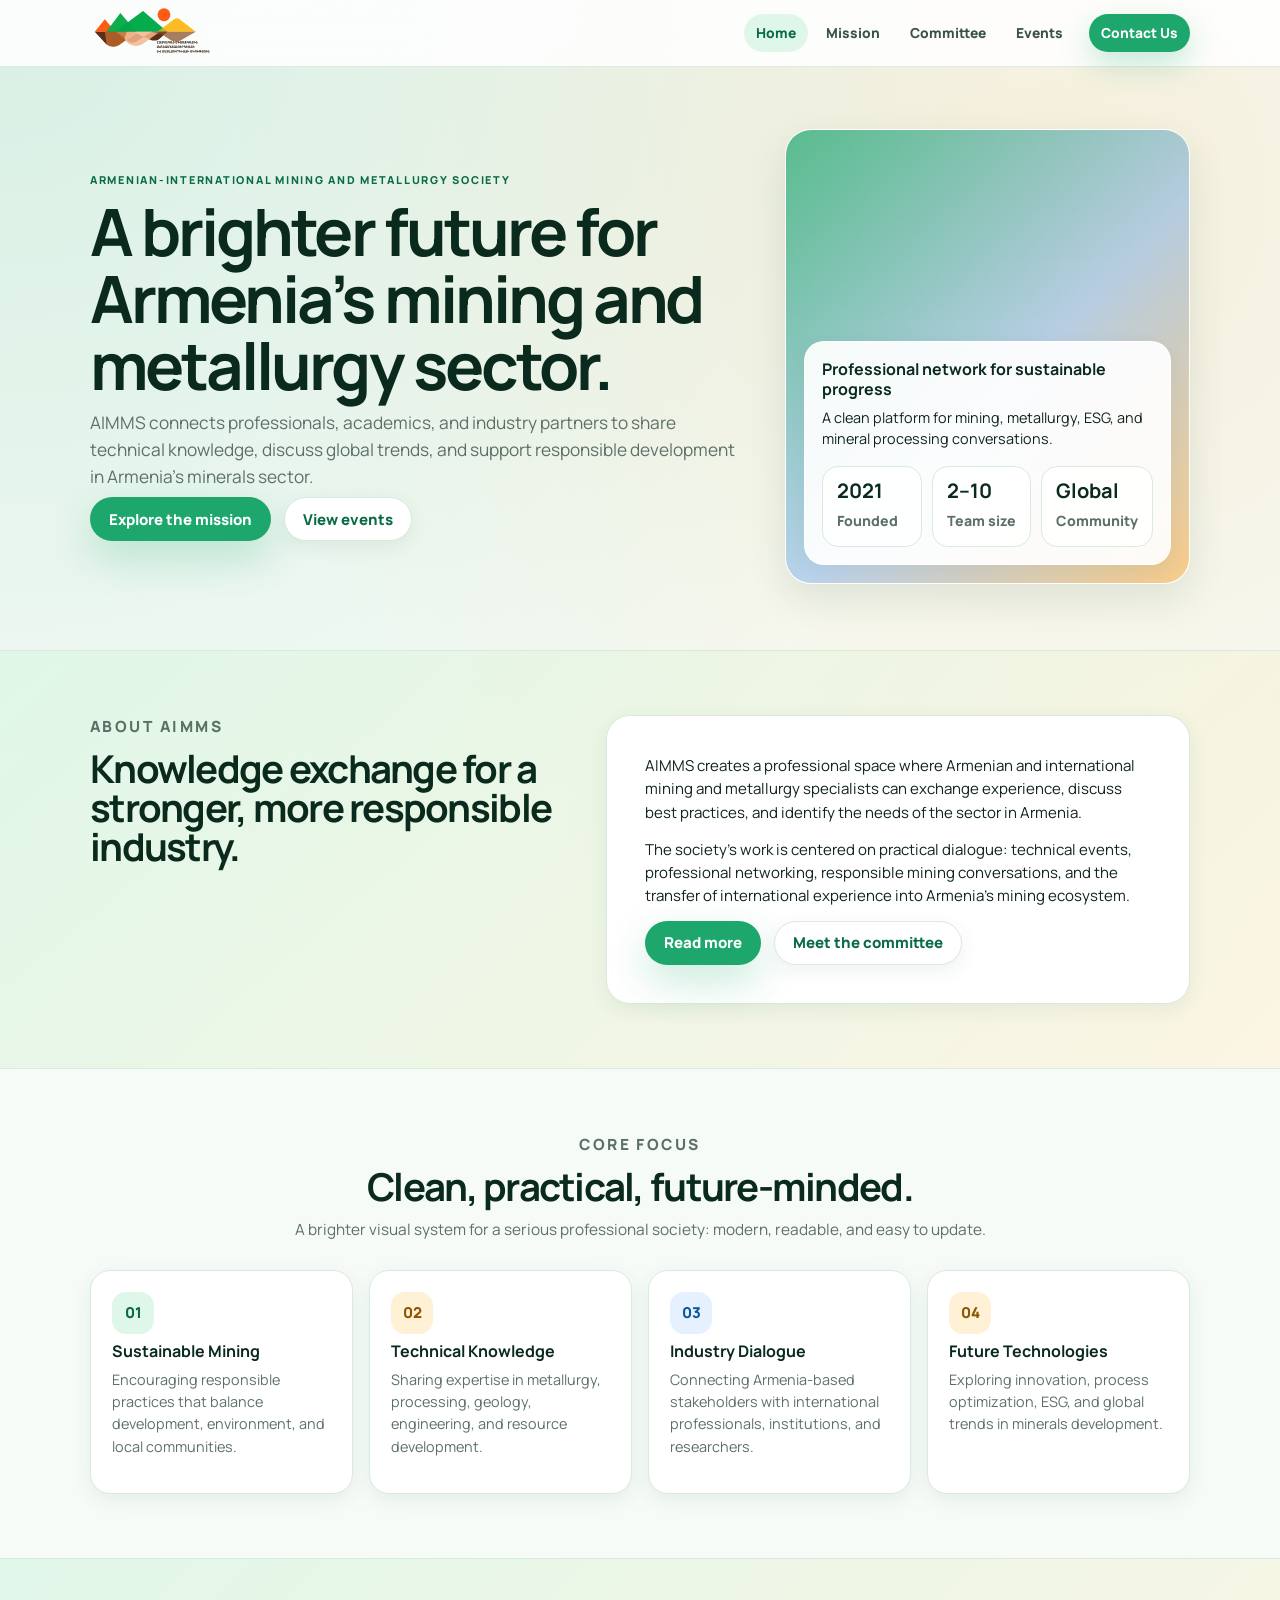
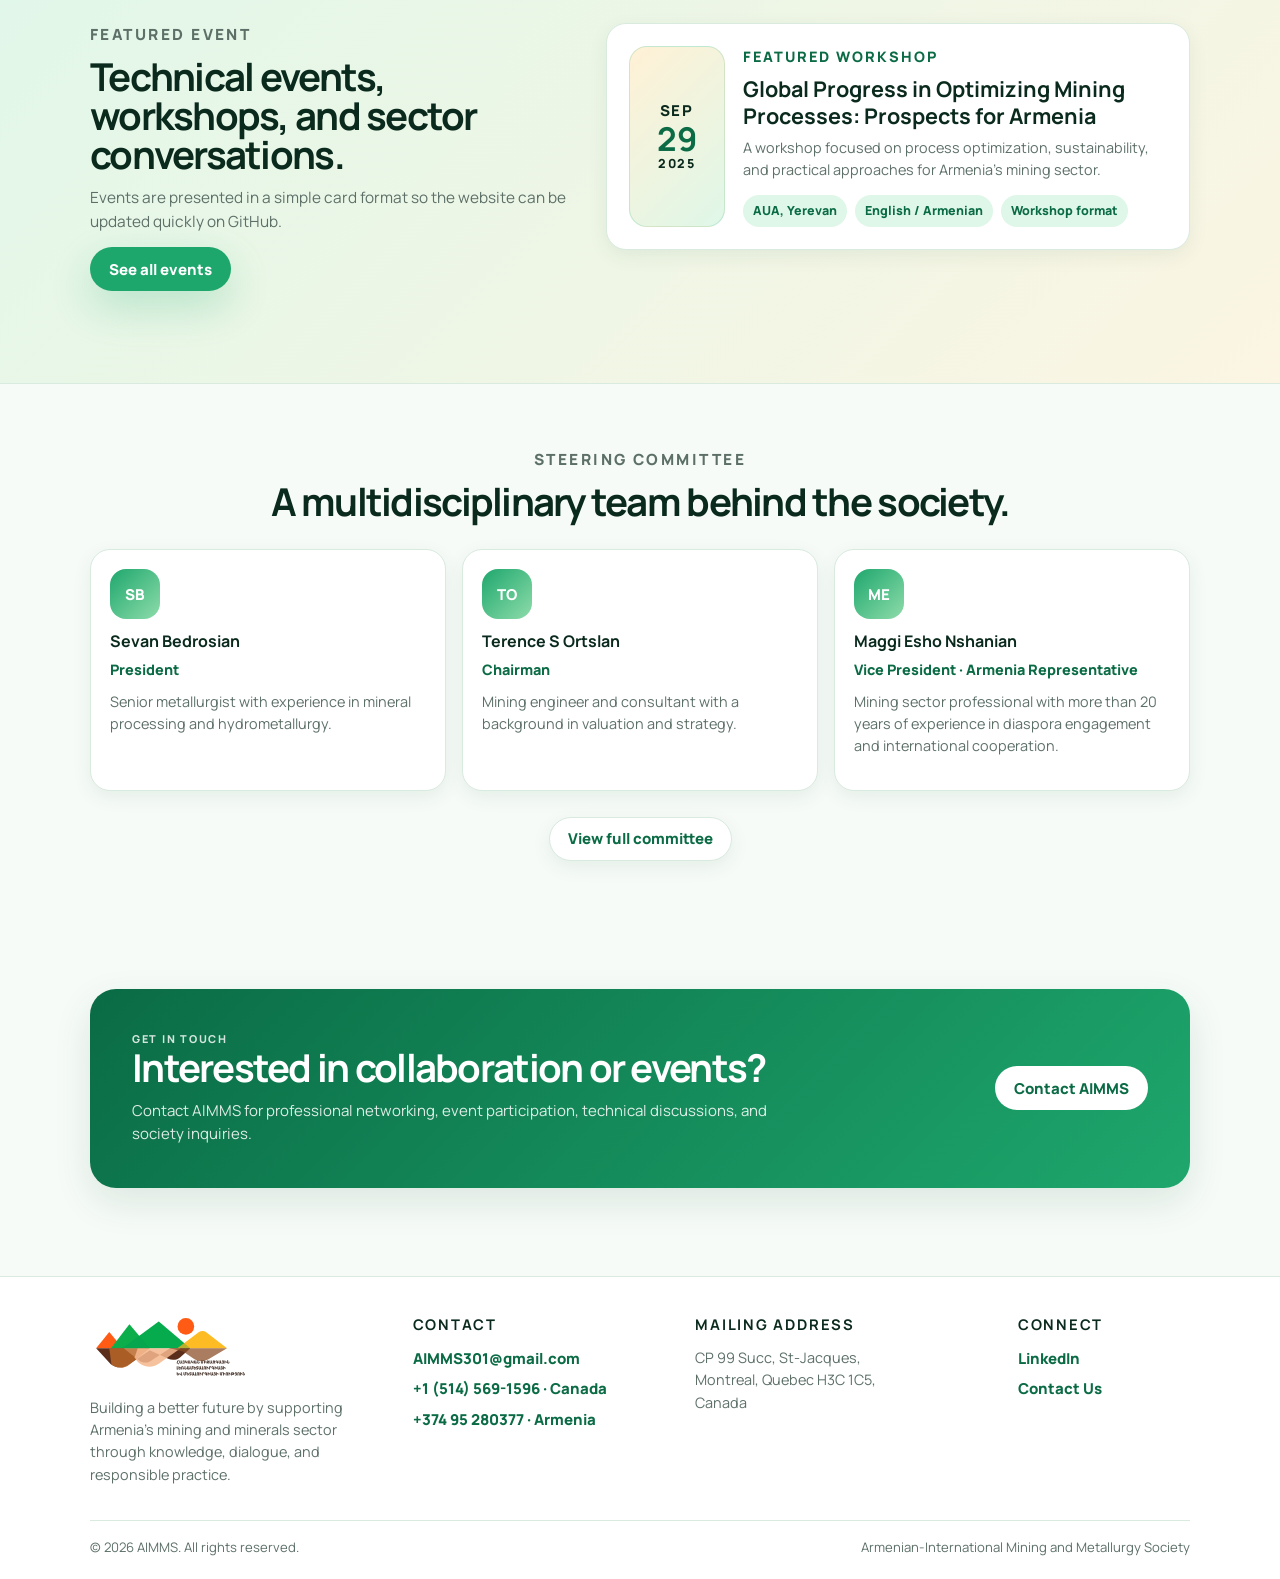
==== index.html @ f06f8c0e "Add files via upload" ====
<!DOCTYPE html>
<html lang="en">
<head>
  <meta charset="UTF-8" />
  <meta name="viewport" content="width=device-width, initial-scale=1.0" />
  <meta name="description" content="A brighter redesign for the Armenian-International Mining and Metallurgy Society." />
  <title>AIMMS | Armenian-International Mining and Metallurgy Society</title>
  <link rel="preconnect" href="https://fonts.googleapis.com">
  <link rel="preconnect" href="https://fonts.gstatic.com" crossorigin>
  <link href="https://fonts.googleapis.com/css2?family=Inter:wght@400;500;600;700;800;900&family=Manrope:wght@500;600;700;800;900&family=Noto+Sans+Armenian:wght@700;800;900&display=swap" rel="stylesheet">
  <link rel="stylesheet" href="css/styles.css" />
  <link rel="icon" type="image/svg+xml" href="assets/aimms-icon.svg" />
</head>
<body data-page="home">
  <header class="site-header">
    <nav class="nav container" aria-label="Primary navigation">
      <a class="brand" href="index.html" aria-label="AIMMS home">
        <img class="brand-logo" src="assets/aimms-logo.svg" alt="Armenian-International Mining and Metallurgy Society logo" />
      </a>
      <button class="nav-toggle" aria-label="Open menu" aria-expanded="false"><span></span><span></span></button>
      <div class="nav-menu">
        <a href="index.html" class=" active" data-page="home">Home</a><a href="mission.html" class="" data-page="mission">Mission</a><a href="steering-committee.html" class="" data-page="committee">Committee</a><a href="events.html" class="" data-page="events">Events</a><a href="contact.html" class=" nav-cta" data-page="contact">Contact Us</a>
      </div>
    </nav>
  </header>
  <main>
    <section class="hero" aria-labelledby="hero-title">
      <div class="container hero-grid">
        <div class="hero-copy reveal">
          <p class="eyebrow">Armenian-International Mining and Metallurgy Society</p>
          <h1 id="hero-title">A brighter future for Armenia’s mining and metallurgy sector.</h1>
          <p class="hero-text">AIMMS connects professionals, academics, and industry partners to share technical knowledge, discuss global trends, and support responsible development in Armenia’s minerals sector.</p>
          <div class="hero-actions">
            <a href="mission.html" class="btn btn-primary">Explore the mission</a>
            <a href="events.html" class="btn btn-secondary">View events</a>
          </div>
        </div>
        <aside class="hero-visual reveal" aria-label="AIMMS highlights">
          <div class="hero-panel">
            <h3>Professional network for sustainable progress</h3>
            <p>A clean platform for mining, metallurgy, ESG, and mineral processing conversations.</p>
            <div class="stats-row">
              <div class="stat-card"><strong>2021</strong><span>Founded</span></div>
              <div class="stat-card"><strong>2–10</strong><span>Team size</span></div>
              <div class="stat-card"><strong>Global</strong><span>Community</span></div>
            </div>
          </div>
        </aside>
      </div>
    </section>

    <section class="section band" aria-labelledby="intro-title">
      <div class="container split-grid">
        <div class="section-heading reveal">
          <p class="eyebrow">About AIMMS</p>
          <h2 id="intro-title">Knowledge exchange for a stronger, more responsible industry.</h2>
        </div>
        <div class="about-block reveal">
          <p>AIMMS creates a professional space where Armenian and international mining and metallurgy specialists can exchange experience, discuss best practices, and identify the needs of the sector in Armenia.</p>
          <p>The society’s work is centered on practical dialogue: technical events, professional networking, responsible mining conversations, and the transfer of international experience into Armenia’s mining ecosystem.</p>
          <div class="inline-actions">
            <a href="mission.html" class="btn btn-primary">Read more</a>
            <a href="steering-committee.html" class="btn btn-secondary">Meet the committee</a>
          </div>
        </div>
      </div>
    </section>

    <section class="section" aria-labelledby="focus-title">
      <div class="container">
        <div class="section-heading center reveal">
          <p class="eyebrow">Core focus</p>
          <h2 id="focus-title">Clean, practical, future-minded.</h2>
          <p>A brighter visual system for a serious professional society: modern, readable, and easy to update.</p>
        </div>
        <div class="card-grid four">
          <article class="card reveal"><span class="card-icon">01</span><h3>Sustainable Mining</h3><p>Encouraging responsible practices that balance development, environment, and local communities.</p></article>
          <article class="card reveal"><span class="card-icon">02</span><h3>Technical Knowledge</h3><p>Sharing expertise in metallurgy, processing, geology, engineering, and resource development.</p></article>
          <article class="card reveal"><span class="card-icon">03</span><h3>Industry Dialogue</h3><p>Connecting Armenia-based stakeholders with international professionals, institutions, and researchers.</p></article>
          <article class="card reveal"><span class="card-icon">04</span><h3>Future Technologies</h3><p>Exploring innovation, process optimization, ESG, and global trends in minerals development.</p></article>
        </div>
      </div>
    </section>

    <section class="section band" aria-labelledby="event-preview-title">
      <div class="container split-grid">
        <div class="section-heading reveal">
          <p class="eyebrow">Featured event</p>
          <h2 id="event-preview-title">Technical events, workshops, and sector conversations.</h2>
          <p>Events are presented in a simple card format so the website can be updated quickly on GitHub.</p>
          <a href="events.html" class="btn btn-primary">See all events</a>
        </div>
        <article class="event-card reveal" data-type="past">
          <div class="event-date"><span>Sep</span><strong>29</strong><small>2025</small></div>
          <div class="event-details">
            <p class="event-status">Featured workshop</p>
            <h3>Global Progress in Optimizing Mining Processes: Prospects for Armenia</h3>
            <p>A workshop focused on process optimization, sustainability, and practical approaches for Armenia’s mining sector.</p>
            <ul><li>AUA, Yerevan</li><li>English / Armenian</li><li>Workshop format</li></ul>
          </div>
        </article>
      </div>
    </section>

    <section class="section" aria-labelledby="committee-preview-title">
      <div class="container">
        <div class="section-heading center reveal">
          <p class="eyebrow">Steering Committee</p>
          <h2 id="committee-preview-title">A multidisciplinary team behind the society.</h2>
        </div>
        <div class="member-grid">
          <article class="member-card reveal">
            <div class="member-avatar">SB</div>
            <h3>Sevan Bedrosian</h3>
            <p class="member-role">President</p>
            <p>Senior metallurgist with experience in mineral processing and hydrometallurgy.</p>
          </article>
          <article class="member-card reveal">
            <div class="member-avatar">TO</div>
            <h3>Terence S Ortslan</h3>
            <p class="member-role">Chairman</p>
            <p>Mining engineer and consultant with a background in valuation and strategy.</p>
          </article>
          <article class="member-card reveal">
            <div class="member-avatar">ME</div>
            <h3>Maggi Esho Nshanian</h3>
            <p class="member-role">Vice President · Armenia Representative</p>
            <p>Mining sector professional with more than 20 years of experience in diaspora engagement and international cooperation.</p>
          </article>
        </div>
        <div class="inline-actions" style="justify-content:center;margin-top:26px;"><a href="steering-committee.html" class="btn btn-secondary">View full committee</a></div>
      </div>
    </section>

    <section class="section" aria-labelledby="home-contact-title">
      <div class="container">
        <div class="cta-band reveal">
          <div>
            <p class="eyebrow" style="color:#fff;opacity:.82;">Get in touch</p>
            <h2 id="home-contact-title">Interested in collaboration or events?</h2>
            <p>Contact AIMMS for professional networking, event participation, technical discussions, and society inquiries.</p>
          </div>
          <a href="contact.html" class="btn btn-light">Contact AIMMS</a>
        </div>
      </div>
    </section>
  </main>
  <footer class="footer">
    <div class="container footer-grid">
      <div>
        <a class="brand footer-brand" href="index.html" aria-label="AIMMS home">
          <img class="footer-logo" src="assets/aimms-logo.svg" alt="Armenian-International Mining and Metallurgy Society logo" />
        </a>
        <p>Building a better future by supporting Armenia’s mining and minerals sector through knowledge, dialogue, and responsible practice.</p>
      </div>
      <div>
        <h3>Contact</h3>
        <div class="footer-links">
          <a href="mailto:AIMMS301@gmail.com">AIMMS301@gmail.com</a>
          <a href="tel:+15145691596">+1 (514) 569-1596 · Canada</a>
          <a href="tel:+37495280377">+374 95 280377 · Armenia</a>
        </div>
      </div>
      <div>
        <h3>Mailing address</h3>
        <p>CP 99 Succ, St-Jacques,<br>Montreal, Quebec H3C 1C5,<br>Canada</p>
      </div>
      <div>
        <h3>Connect</h3>
        <div class="footer-links">
          <a href="https://www.linkedin.com/company/armeniametallurgysociety/" target="_blank" rel="noopener noreferrer">LinkedIn</a>
          <a href="contact.html">Contact Us</a>
        </div>
      </div>
    </div>
    <div class="footer-bottom">
      <span>© <span id="year"></span> AIMMS. All rights reserved.</span>
      <span>Armenian-International Mining and Metallurgy Society</span>
    </div>
  </footer>
  <script src="js/script.js"></script>
</body>
</html>
---- css/styles.css ----
:root {
  --bg: #f6fbf7;
  --surface: #ffffff;
  --surface-soft: #eef8f1;
  --text: #10231c;
  --heading: #0a2a1d;
  --muted: #5d7068;
  --line: #d9eadf;
  --green: #1ea76d;
  --green-dark: #0a6b45;
  --mint: #dff7e8;
  --amber: #f3a533;
  --amber-soft: #fff1d6;
  --blue: #2875c9;
  --blue-soft: #e6f1ff;
  --shadow: 0 14px 38px rgba(20, 73, 49, 0.11);
  --shadow-soft: 0 6px 20px rgba(20, 73, 49, 0.07);
  --radius-lg: 22px;
  --radius-md: 16px;
  --container: min(1100px, calc(100% - 36px));
}

* { box-sizing: border-box; }

html { scroll-behavior: smooth; }

body {
  margin: 0;
  font-family: Manrope, Inter, system-ui, -apple-system, BlinkMacSystemFont, "Segoe UI", sans-serif;
  color: var(--text);
  background:
    radial-gradient(circle at top left, rgba(30, 167, 109, 0.14), transparent 30%),
    radial-gradient(circle at 82% 6%, rgba(243, 165, 51, 0.14), transparent 26%),
    var(--bg);
  line-height: 1.55;
  overflow-x: hidden;
}

body.menu-open { overflow: hidden; }

img, svg { max-width: 100%; display: block; }

a { color: inherit; text-decoration: none; }

button, input, textarea { font: inherit; }

.container { width: var(--container); margin: 0 auto; }

.section { padding: 64px 0; position: relative; }

.site-header {
  position: sticky;
  top: 0;
  z-index: 100;
  background: rgba(255, 255, 255, 0.86);
  backdrop-filter: blur(18px);
  border-bottom: 1px solid rgba(217, 234, 223, 0.9);
  transition: box-shadow 0.25s ease, background 0.25s ease;
}

.site-header.scrolled { box-shadow: var(--shadow-soft); background: rgba(255, 255, 255, 0.94); }

.nav {
  height: 66px;
  display: flex;
  align-items: center;
  justify-content: space-between;
  gap: 18px;
}

.brand {
  display: inline-flex;
  align-items: center;
  gap: 12px;
  min-width: 0;
}

.brand-mark {
  width: 46px;
  height: 46px;
  border-radius: 16px;
  display: grid;
  place-items: center;
  background: linear-gradient(135deg, var(--green), #77d79d);
  color: #ffffff;
  font-weight: 900;
  letter-spacing: -0.04em;
  box-shadow: 0 14px 30px rgba(30, 167, 109, 0.28);
}

.brand strong,
.brand small { display: block; }

.brand strong {
  color: var(--heading);
  line-height: 1;
  letter-spacing: 0.08em;
  font-size: 1rem;
}

.brand small {
  margin-top: 4px;
  color: var(--muted);
  font-size: 0.78rem;
  white-space: nowrap;
}

.nav-menu {
  display: flex;
  align-items: center;
  gap: 6px;
  color: #385247;
  font-weight: 800;
  font-size: 0.86rem;
}

.nav-menu a {
  padding: 8px 12px;
  border-radius: 999px;
  transition: background 0.2s ease, color 0.2s ease, transform 0.2s ease;
}

.nav-menu a:hover,
.nav-menu a.active {
  color: var(--green-dark);
  background: var(--mint);
}

.nav-menu .nav-cta {
  color: #ffffff;
  background: var(--green);
  margin-left: 8px;
  box-shadow: 0 12px 30px rgba(30, 167, 109, 0.25);
}

.nav-menu .nav-cta:hover,
.nav-menu .nav-cta.active { background: var(--green-dark); color: #ffffff; }

.nav-toggle {
  width: 44px;
  height: 44px;
  display: none;
  border: 1px solid var(--line);
  border-radius: 14px;
  background: var(--surface);
  cursor: pointer;
}

.nav-toggle span {
  width: 20px;
  height: 2px;
  background: var(--heading);
  display: block;
  margin: 5px auto;
  transition: transform 0.25s ease;
}

.nav-toggle[aria-expanded="true"] span:first-child { transform: translateY(3.5px) rotate(45deg); }
.nav-toggle[aria-expanded="true"] span:last-child { transform: translateY(-3.5px) rotate(-45deg); }

.hero {
  min-height: auto;
  display: grid;
  align-items: center;
  padding: 62px 0 66px;
  overflow: hidden;
}

.hero-grid {
  display: grid;
  grid-template-columns: minmax(0, 1.1fr) 405px;
  gap: 42px;
  align-items: center;
}

.eyebrow {
  color: var(--green-dark);
  text-transform: uppercase;
  letter-spacing: 0.16em;
  font-size: 0.68rem;
  font-weight: 900;
  margin: 0 0 10px;
}

h1, h2, h3, p { margin-top: 0; }

h1, h2 {
  color: var(--heading);
  line-height: 1.02;
  letter-spacing: -0.045em;
}

h1 {
  font-size: clamp(2.25rem, 5vw, 4.45rem);
  max-width: 900px;
  margin-bottom: 12px;
}

h2 { font-size: clamp(1.55rem, 3vw, 2.75rem); margin-bottom: 12px; }

h3 { color: var(--heading); font-size: 1rem; line-height: 1.25; margin-bottom: 8px; }

.lead, .hero-text, .section-heading p, .card p, .member-card p, .event-details p, .footer p, .contact-info p, .form-note { color: var(--muted); }

.hero-text {
  max-width: 720px;
  font-size: clamp(0.96rem, 1.55vw, 1.08rem);
  margin-bottom: 7px;
}

.hero-actions, .inline-actions, .contact-buttons, .social-row { display: flex; flex-wrap: wrap; gap: 13px; }

.btn {
  display: inline-flex;
  align-items: center;
  justify-content: center;
  min-height: 44px;
  padding: 0 18px;
  border-radius: 999px;
  font-weight: 900;
  border: 1px solid transparent;
  cursor: pointer;
  transition: transform 0.2s ease, background 0.2s ease, border-color 0.2s ease, color 0.2s ease;
}

.btn:hover { transform: translateY(-2px); }

.btn-primary { background: var(--green); color: #ffffff; box-shadow: 0 16px 40px rgba(30, 167, 109, 0.24); }
.btn-primary:hover { background: var(--green-dark); }
.btn-secondary { background: var(--surface); color: var(--green-dark); border-color: var(--line); box-shadow: var(--shadow-soft); }
.btn-secondary:hover { border-color: rgba(30, 167, 109, 0.45); }
.btn-light { background: #ffffff; color: var(--green-dark); }

.hero-visual {
  position: relative;
  min-height: 455px;
  border-radius: 26px;
  overflow: hidden;
  background:
    linear-gradient(180deg, rgba(255,255,255,0.16), rgba(255,255,255,0.9)),
    url("https://images.squarespace-cdn.com/content/v1/61f2a03a95f15439b91d8bb1/f7315eea-21dd-4c7c-843e-6843ce9022a1/GettyImages-96277831.jpg") center/cover;
  box-shadow: var(--shadow);
  border: 1px solid rgba(255, 255, 255, 0.7);
}

.hero-visual::before {
  content: "";
  position: absolute;
  inset: 0;
  background:
    linear-gradient(135deg, rgba(30, 167, 109, 0.72), rgba(40, 117, 201, 0.32) 55%, rgba(243, 165, 51, 0.58)),
    linear-gradient(0deg, rgba(255,255,255,0.9), transparent 55%);
}

.hero-panel {
  position: absolute;
  left: 18px;
  right: 18px;
  bottom: 18px;
  background: rgba(255, 255, 255, 0.92);
  border: 1px solid rgba(255, 255, 255, 0.9);
  border-radius: 20px;
  padding: 17px;
  box-shadow: var(--shadow-soft);
}

.stats-row {
  display: grid;
  grid-template-columns: repeat(3, 1fr);
  gap: 10px;
  margin-top: 16px;
}

.stat-card {
  background: rgba(255,255,255,0.9);
  border: 1px solid var(--line);
  border-radius: 16px;
  padding: 14px;
}

.stat-card strong {
  display: block;
  color: var(--heading);
  font-size: 1.25rem;
  line-height: 1;
  margin-bottom: 8px;
}

.stat-card span { color: var(--muted); font-weight: 800; font-size: 0.88rem; }

.page-hero {
  padding: 50px 0 38px;
  background:
    linear-gradient(135deg, rgba(223, 247, 232, 0.82), rgba(230, 241, 255, 0.75)),
    var(--bg);
  border-bottom: 1px solid var(--line);
}

.page-hero .lead { max-width: 760px; font-size: 1rem; }

.breadcrumb { color: var(--muted); font-weight: 900; margin-bottom: 12px; }
.breadcrumb a { color: var(--green-dark); }

.section-heading { max-width: 740px; margin-bottom: 28px; }
.section-heading.center { margin-left: auto; margin-right: auto; text-align: center; }

.split-grid {
  display: grid;
  grid-template-columns: 0.9fr 1.1fr;
  gap: 38px;
  align-items: start;
}

.card-grid, .focus-grid, .member-grid, .timeline-grid, .contact-grid, .footer-grid {
  display: grid;
  gap: 16px;
}

.card-grid.three { grid-template-columns: repeat(3, minmax(0, 1fr)); }
.card-grid.four { grid-template-columns: repeat(4, minmax(0, 1fr)); }
.member-grid { grid-template-columns: repeat(3, minmax(0, 1fr)); }
.timeline-grid { grid-template-columns: 1fr; }
.contact-grid { grid-template-columns: 1fr 430px; align-items: start; }

.card, .member-card, .event-card, .contact-card, .message-form, .highlight-card, .footer-card {
  background: var(--surface);
  border: 1px solid var(--line);
  border-radius: var(--radius-lg);
  box-shadow: var(--shadow-soft);
}

.card, .highlight-card { padding: 21px; }
.card { transition: transform 0.22s ease, box-shadow 0.22s ease, border-color 0.22s ease; }
.card:hover { transform: translateY(-4px); border-color: rgba(30, 167, 109, 0.45); box-shadow: var(--shadow); }

.card-icon {
  width: 42px;
  height: 42px;
  border-radius: 14px;
  display: grid;
  place-items: center;
  color: var(--green-dark);
  background: var(--mint);
  font-weight: 900;
  margin-bottom: 7px;
}

.card:nth-child(2n) .card-icon { color: #8a5600; background: var(--amber-soft); }
.card:nth-child(3n) .card-icon { color: #125799; background: var(--blue-soft); }

.band {
  background:
    linear-gradient(135deg, rgba(223, 247, 232, 0.92), rgba(255, 241, 214, 0.62));
  border-top: 1px solid var(--line);
  border-bottom: 1px solid var(--line);
}

.about-block {
  background: var(--surface);
  border: 1px solid var(--line);
  border-radius: 24px;
  padding: clamp(22px, 4vw, 38px);
  box-shadow: var(--shadow-soft);
}

.about-block p:last-child { margin-bottom: 0; }

.highlight-card {
  background: linear-gradient(135deg, var(--green), #38bd7d);
  color: #ffffff;
  position: sticky;
  top: 86px;
}

.highlight-card h3, .highlight-card p { color: #ffffff; }
.highlight-card p { opacity: 0.88; }
.highlight-list { list-style: none; padding: 0; margin: 18px 0 0; display: grid; gap: 7px; }
.highlight-list li { display: flex; gap: 10px; align-items: flex-start; font-weight: 850; }
.highlight-list li::before { content: "✓"; flex: 0 0 auto; width: 24px; height: 24px; display: grid; place-items: center; border-radius: 999px; background: rgba(255,255,255,0.22); }

.member-card { padding: 19px; }
.member-avatar {
  width: 50px;
  height: 50px;
  border-radius: 16px;
  display: grid;
  place-items: center;
  background: linear-gradient(135deg, var(--green), #8edcaa);
  color: #ffffff;
  font-weight: 950;
  margin-bottom: 12px;
}
.member-role { color: var(--green-dark) !important; font-weight: 900; font-size: 0.78rem; margin-bottom: 9px; }

.event-controls {
  display: inline-flex;
  gap: 8px;
  padding: 6px;
  margin-bottom: 20px;
  background: #ffffff;
  border: 1px solid var(--line);
  border-radius: 999px;
  box-shadow: var(--shadow-soft);
}

.filter-btn {
  color: var(--muted);
  background: transparent;
  border: none;
  border-radius: 999px;
  padding: 8px 13px;
  cursor: pointer;
  font-weight: 900;
}

.filter-btn.active { color: #ffffff; background: var(--green); }

.event-card {
  display: grid;
  grid-template-columns: 96px 1fr;
  gap: 18px;
  padding: 22px;
  transition: transform 0.22s ease, opacity 0.22s ease;
}
.event-card:hover { transform: translateY(-3px); }
.event-card.hidden { display: none; }

.event-date {
  min-height: 104px;
  border-radius: 18px;
  display: grid;
  place-items: center;
  text-align: center;
  align-content: center;
  color: var(--heading);
  background: linear-gradient(135deg, var(--amber-soft), var(--mint));
  border: 1px solid rgba(30, 167, 109, 0.18);
}
.event-date span, .event-date small { text-transform: uppercase; letter-spacing: 0.12em; font-weight: 950; }
.event-date strong { font-size: 2.05rem; line-height: 0.95; color: var(--green-dark); }
.event-status { color: var(--green-dark) !important; text-transform: uppercase; letter-spacing: 0.14em; font-size: 0.68rem; font-weight: 950; margin-bottom: 7px; }
.event-details h3 { font-size: clamp(1.05rem, 2vw, 1.35rem); }
.event-details ul { list-style: none; margin: 12px 0 0; padding: 0; display: flex; flex-wrap: wrap; gap: 8px; }
.event-details li { color: var(--green-dark); background: var(--mint); border-radius: 999px; padding: 6px 10px; font-weight: 850; font-size: 0.78rem; }

.cta-band {
  background: linear-gradient(135deg, var(--green-dark), var(--green));
  color: #ffffff;
  border-radius: 26px;
  padding: clamp(24px, 5vw, 42px);
  display: grid;
  grid-template-columns: 1fr auto;
  gap: 18px;
  align-items: center;
  box-shadow: var(--shadow);
}
.cta-band h2, .cta-band p { color: #ffffff; }
.cta-band p { opacity: 0.86; margin-bottom: 0; max-width: 640px; }

.contact-card { padding: clamp(22px, 4vw, 34px); }
.contact-info { display: grid; gap: 12px; margin-top: 18px; }
.info-item { padding: 14px; background: var(--surface-soft); border: 1px solid var(--line); border-radius: 16px; }
.info-item strong { display: block; color: var(--heading); margin-bottom: 4px; }
.info-item a { color: var(--green-dark); font-weight: 900; word-break: break-word; }

.message-form { padding: 19px; display: grid; gap: 12px; }
.message-form label { color: var(--heading); font-weight: 900; display: grid; gap: 8px; }
.message-form input, .message-form textarea {
  width: 100%;
  color: var(--text);
  background: #ffffff;
  border: 1px solid var(--line);
  border-radius: 13px;
  padding: 11px 13px;
  outline: none;
  resize: vertical;
}
.message-form input:focus, .message-form textarea:focus { border-color: var(--green); box-shadow: 0 0 0 4px rgba(30, 167, 109, 0.12); }
.form-note { font-size: 0.88rem; margin-bottom: 0; }

.footer {
  margin-top: 24px;
  padding: 38px 0 22px;
  background: #ffffff;
  border-top: 1px solid var(--line);
}
.footer-grid { grid-template-columns: 1.15fr 1fr 1.15fr 0.65fr; align-items: start; }
.footer h3 { font-size: 0.92rem; text-transform: uppercase; letter-spacing: 0.12em; margin-bottom: 14px; }
.footer p { margin-bottom: 10px; }
.footer a { color: var(--green-dark); font-weight: 850; }
.footer a:hover { text-decoration: underline; }
.footer-brand { margin-bottom: 12px; }
.footer-links { display: grid; gap: 7px; }
.footer-bottom {
  width: var(--container);
  margin: 24px auto 0;
  padding-top: 16px;
  border-top: 1px solid var(--line);
  color: var(--muted);
  font-size: 0.82rem;
  display: flex;
  justify-content: space-between;
  gap: 18px;
  flex-wrap: wrap;
}
.footer-links a { overflow-wrap: anywhere; }

.reveal { opacity: 0; transform: translateY(22px); transition: opacity 0.7s ease, transform 0.7s ease; }
.reveal.visible { opacity: 1; transform: translateY(0); }

@media (max-width: 1020px) {
  .hero-grid, .split-grid, .contact-grid, .cta-band { grid-template-columns: 1fr; }
  .hero-visual { min-height: 430px; }
  .card-grid.three, .card-grid.four, .member-grid, .footer-grid { grid-template-columns: repeat(2, minmax(0, 1fr)); }
  .highlight-card { position: static; }
}

@media (max-width: 760px) {
  :root { --container: min(100% - 28px, 1160px); }
  .section { padding: 48px 0; }
  .nav { height: 62px; }
  .brand small { max-width: 152px; overflow: hidden; text-overflow: ellipsis; }
  .nav-toggle { display: block; }
  .nav-menu {
    position: fixed;
    inset: 62px 14px auto 14px;
    display: grid;
    gap: 6px;
    padding: 16px;
    background: rgba(255, 255, 255, 0.98);
    border: 1px solid var(--line);
    border-radius: 22px;
    box-shadow: var(--shadow);
    transform: translateY(-12px);
    opacity: 0;
    pointer-events: none;
    transition: opacity 0.24s ease, transform 0.24s ease;
  }
  .nav-menu.open { opacity: 1; transform: translateY(0); pointer-events: auto; }
  .nav-menu a, .nav-menu .nav-cta { margin: 0; padding: 13px 14px; }
  .hero { min-height: auto; padding: 42px 0 50px; }
  h1 { font-size: clamp(2.05rem, 12vw, 3.55rem); }
  .hero-actions, .inline-actions, .contact-buttons { flex-direction: column; }
  .btn { width: 100%; }
  .hero-visual { min-height: 300px; border-radius: 22px; }
  .stats-row, .card-grid.three, .card-grid.four, .member-grid, .footer-grid { grid-template-columns: 1fr; }
  .event-card { grid-template-columns: 1fr; }
  .event-date { min-height: 82px; grid-template-columns: auto auto auto; gap: 8px; }
  .footer-bottom { flex-direction: column; }
}

/* Real society logo */
.brand-logo {
  width: 250px;
  height: auto;
  max-height: 64px;
  object-fit: contain;
}

.footer-logo {
  width: min(280px, 100%);
  height: auto;
  object-fit: contain;
}

.footer-brand {
  display: inline-flex;
  margin-bottom: 12px;
}

@media (max-width: 760px) {
  .brand-logo {
    width: 190px;
    max-height: 52px;
  }
}

.brand-logo {
  height: 54px;
  width: auto;
  max-width: min(225px, 38vw);
}

.footer-logo {
  height: 70px;
  width: auto;
  max-width: 100%;
}

@media (max-width: 1020px) {
  .brand-logo { height: 50px; }
}

@media (max-width: 760px) {
  .brand-logo {
    height: 42px;
    max-width: 190px;
  }
  .footer-logo { height: 62px; }
}


/* Compact typography update */
body { font-size: 15px; }
p { margin-bottom: 0.85rem; }
.lead { line-height: 1.55; }
.card p, .member-card p, .event-details p, .footer p, .contact-info p { font-size: 0.9rem; line-height: 1.55; }
.section-heading p { font-size: 0.96rem; line-height: 1.55; }
.hero-panel p { font-size: 0.9rem; line-height: 1.5; }
.card, .member-card, .event-card, .contact-card, .message-form, .highlight-card, .footer-card { border-radius: 20px; }
.page-hero h1 { font-size: clamp(2rem, 4.6vw, 3.6rem); }
.hero h1 { font-size: clamp(2.25rem, 5.1vw, 4.25rem); }
.about-block { font-size: 0.94rem; }
.footer-grid { gap: 18px; }

@media (max-width: 760px) {
  body { font-size: 14px; }
  .page-hero { padding: 38px 0 30px; }
  .page-hero h1, .hero h1 { font-size: clamp(1.95rem, 10vw, 3rem); }
  .hero-text { font-size: 0.96rem; }
  .card, .highlight-card, .member-card, .event-card, .contact-card, .message-form { padding: 16px; }
  .stats-row { gap: 8px; }
}
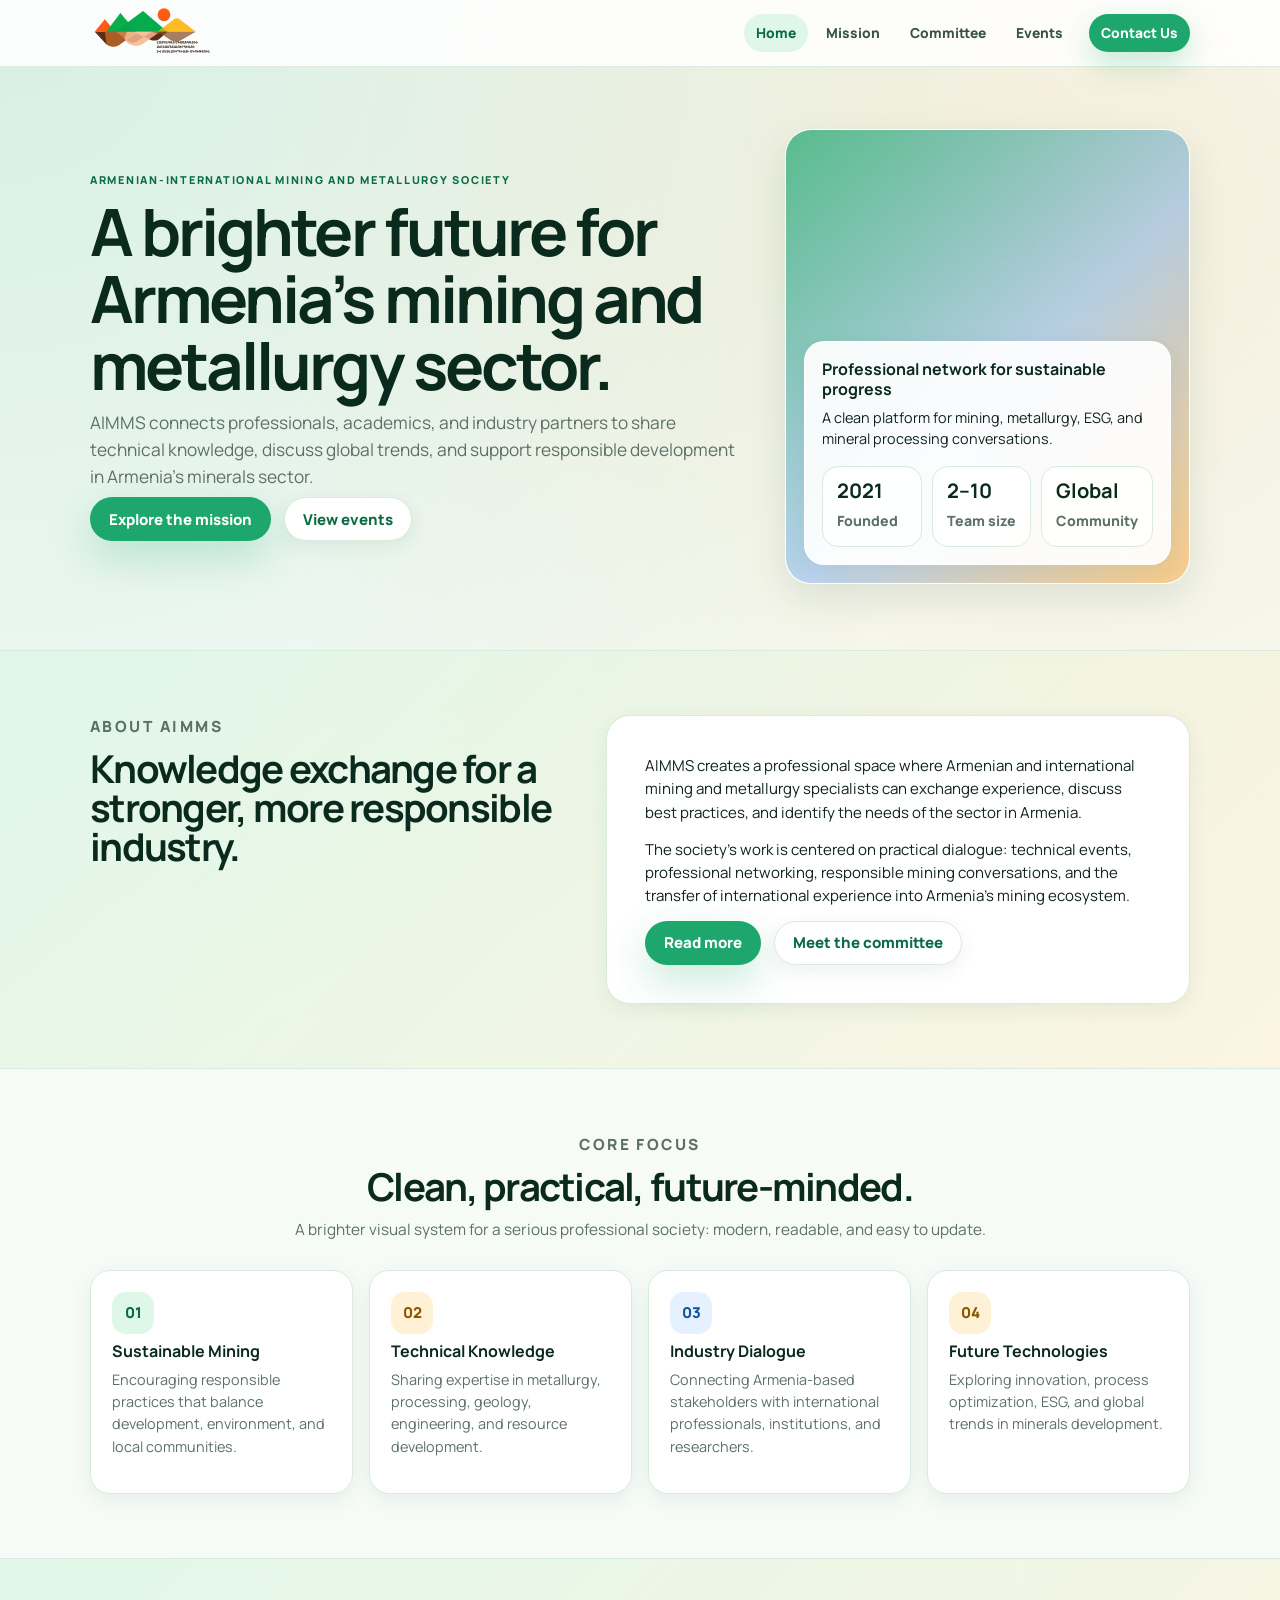
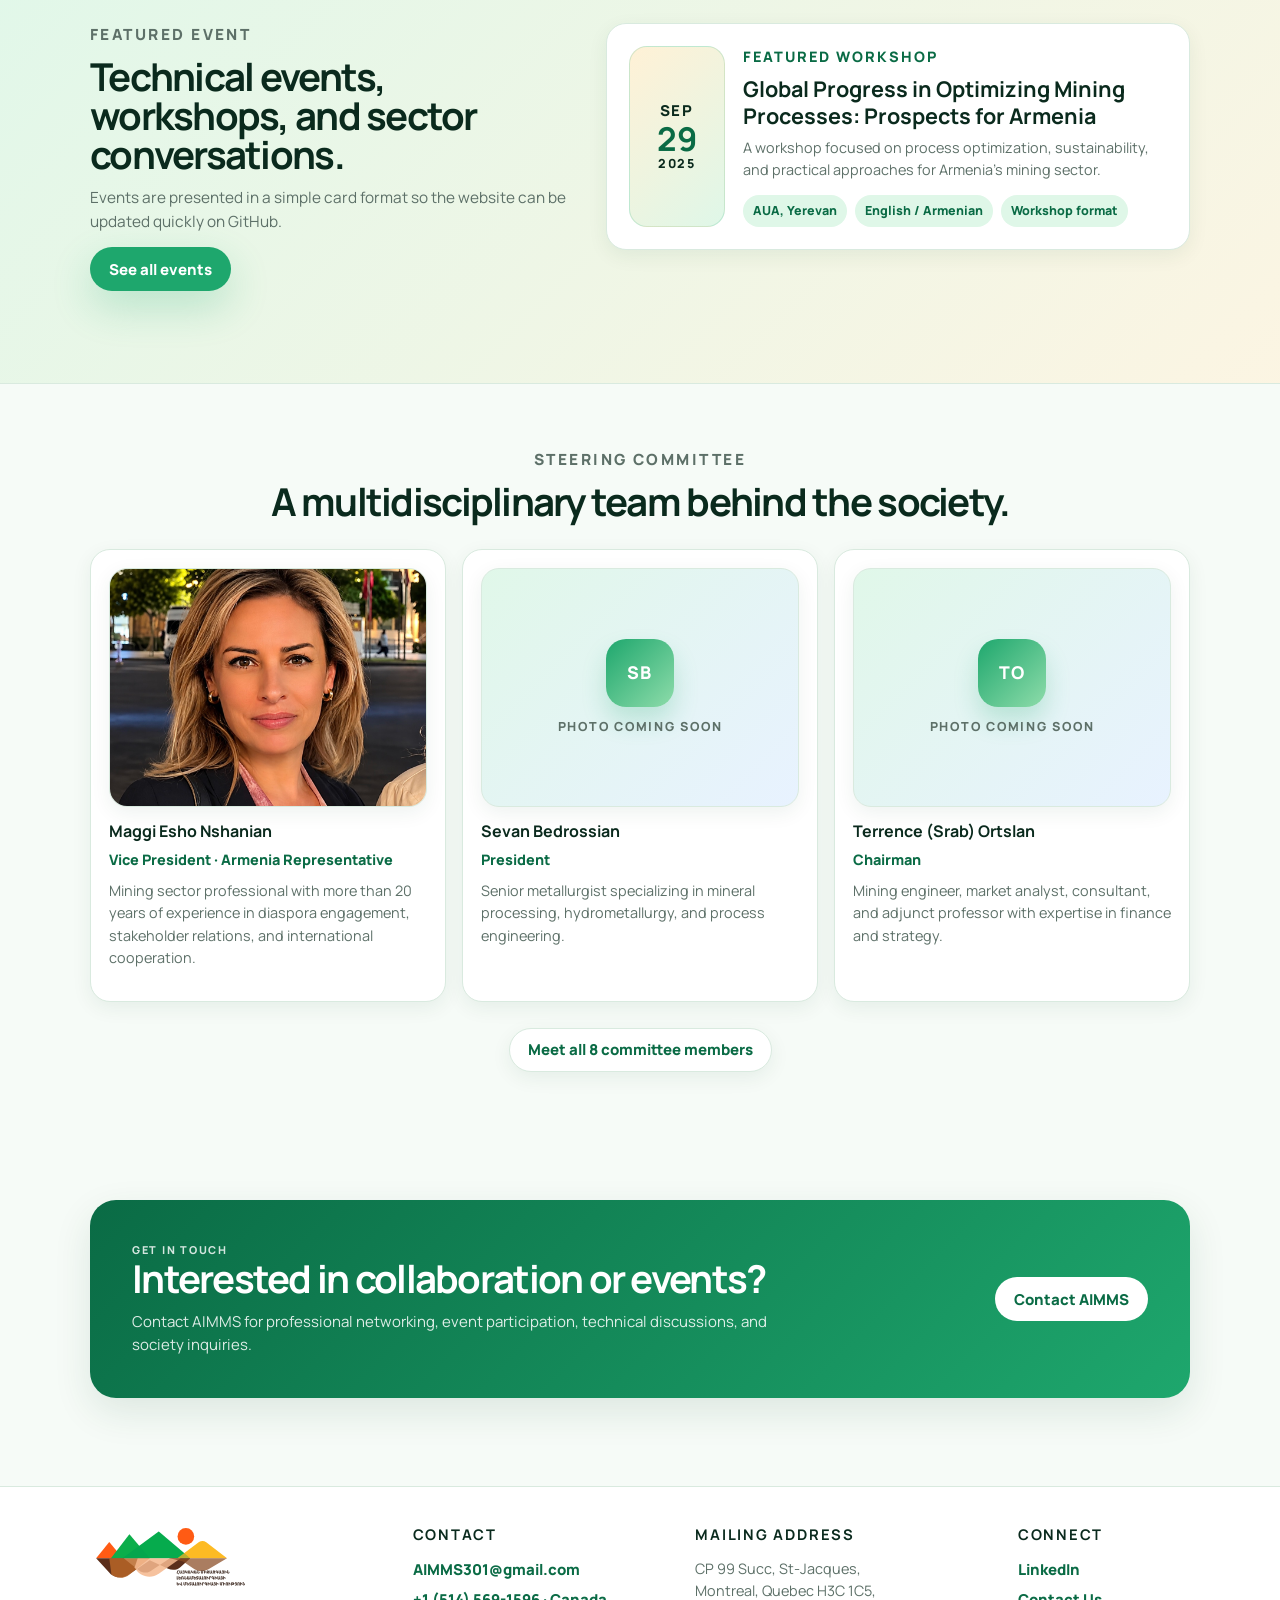
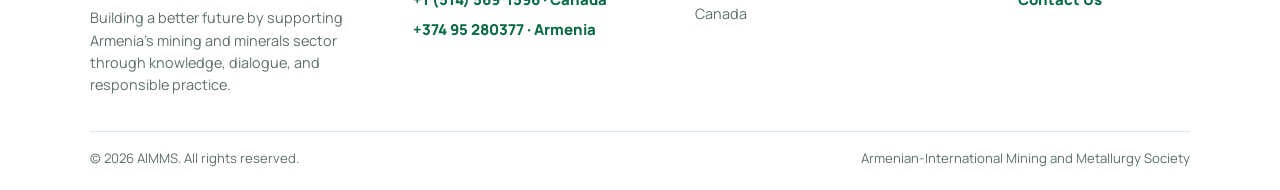
==== commit f0ad392d: "Add files via upload" ====
--- a/index.html
+++ b/index.html
@@ -108,27 +108,35 @@
           <p class="eyebrow">Steering Committee</p>
           <h2 id="committee-preview-title">A multidisciplinary team behind the society.</h2>
         </div>
-        <div class="member-grid">
+        <div class="member-grid committee-preview-grid">
           <article class="member-card reveal">
-            <div class="member-avatar">SB</div>
-            <h3>Sevan Bedrosian</h3>
-            <p class="member-role">President</p>
-            <p>Senior metallurgist with experience in mineral processing and hydrometallurgy.</p>
+            <div class="member-photo member-photo-image">
+              <img src="assets/maggi-esho-nshanian.jpg" alt="Portrait of Maggi Esho Nshanian" />
+            </div>
+            <h3>Maggi Esho Nshanian</h3>
+            <p class="member-role">Vice President · Armenia Representative</p>
+            <p>Mining sector professional with more than 20 years of experience in diaspora engagement, stakeholder relations, and international cooperation.</p>
           </article>
           <article class="member-card reveal">
-            <div class="member-avatar">TO</div>
-            <h3>Terence S Ortslan</h3>
-            <p class="member-role">Chairman</p>
-            <p>Mining engineer and consultant with a background in valuation and strategy.</p>
+            <div class="member-photo member-photo-placeholder" aria-label="Photo placeholder for Sevan Bedrossian">
+              <span class="member-photo-initials">SB</span>
+              <span class="member-photo-note">Photo coming soon</span>
+            </div>
+            <h3>Sevan Bedrossian</h3>
+            <p class="member-role">President</p>
+            <p>Senior metallurgist specializing in mineral processing, hydrometallurgy, and process engineering.</p>
           </article>
           <article class="member-card reveal">
-            <div class="member-avatar">ME</div>
-            <h3>Maggi Esho Nshanian</h3>
-            <p class="member-role">Vice President · Armenia Representative</p>
-            <p>Mining sector professional with more than 20 years of experience in diaspora engagement and international cooperation.</p>
+            <div class="member-photo member-photo-placeholder" aria-label="Photo placeholder for Terrence (Srab) Ortslan">
+              <span class="member-photo-initials">TO</span>
+              <span class="member-photo-note">Photo coming soon</span>
+            </div>
+            <h3>Terrence (Srab) Ortslan</h3>
+            <p class="member-role">Chairman</p>
+            <p>Mining engineer, market analyst, consultant, and adjunct professor with expertise in finance and strategy.</p>
           </article>
         </div>
-        <div class="inline-actions" style="justify-content:center;margin-top:26px;"><a href="steering-committee.html" class="btn btn-secondary">View full committee</a></div>
+        <div class="inline-actions" style="justify-content:center;margin-top:26px;"><a href="steering-committee.html" class="btn btn-secondary">Meet all 8 committee members</a></div>
       </div>
     </section>
 
--- a/css/styles.css
+++ b/css/styles.css
@@ -621,3 +621,144 @@
   .card, .highlight-card, .member-card, .event-card, .contact-card, .message-form { padding: 16px; }
   .stats-row { gap: 8px; }
 }
+
+/* Expanded Steering Committee: readable full biographies and featured vice president */
+.committee-grid {
+  grid-template-columns: repeat(2, minmax(0, 1fr));
+  gap: 20px;
+  align-items: stretch;
+}
+.committee-grid .member-card {
+  padding: clamp(22px, 2.8vw, 32px);
+  min-width: 0;
+}
+.committee-grid .member-card h3 {
+  font-size: clamp(1.15rem, 1.65vw, 1.4rem);
+  line-height: 1.3;
+  margin-bottom: 8px;
+}
+.committee-grid .member-card p:last-child {
+  font-size: .94rem;
+  line-height: 1.78;
+  margin-bottom: 0;
+}
+.committee-grid .member-role {
+  margin-bottom: 15px;
+  font-size: .81rem;
+}
+.committee-grid .member-card-featured {
+  grid-column: 1 / -1;
+  border: 1px solid rgba(30,167,109,.35);
+  background: linear-gradient(130deg, #f0fbf4, #fff);
+  box-shadow: var(--shadow);
+}
+.committee-grid .member-card-featured .member-avatar {
+  width: 60px;
+  height: 60px;
+  font-size: 1.1rem;
+}
+.committee-grid .member-card-featured p:last-child {
+  max-width: 900px;
+}
+.committee-featured-label {
+  display: inline-block;
+  margin: 0 0 10px;
+  color: var(--green-dark);
+  letter-spacing: .09em;
+  font-size: .7rem;
+  font-weight: 900;
+  text-transform: uppercase;
+}
+@media (max-width: 760px) {
+  .committee-grid { grid-template-columns: 1fr; gap: 16px; }
+  .committee-grid .member-card { padding: 19px; }
+  .committee-grid .member-card-featured { grid-column: auto; }
+  .committee-grid .member-card p:last-child { font-size: .93rem; }
+}
+
+
+/* Committee photo-ready cards */
+.member-photo {
+  width: 100%;
+  aspect-ratio: 4 / 3;
+  border-radius: 18px;
+  overflow: hidden;
+  margin-bottom: 14px;
+  border: 1px solid var(--line);
+  box-shadow: var(--shadow-soft);
+}
+
+.member-photo-image {
+  background: #f3f6f4;
+}
+
+.member-photo img {
+  width: 100%;
+  height: 100%;
+  object-fit: cover;
+  object-position: center;
+  display: block;
+}
+
+.member-photo-placeholder {
+  display: grid;
+  place-items: center;
+  align-content: center;
+  gap: 10px;
+  background:
+    linear-gradient(135deg, rgba(223, 247, 232, 0.96), rgba(230, 241, 255, 0.92)),
+    var(--surface);
+  color: var(--green-dark);
+  text-align: center;
+  padding: 18px;
+}
+
+.member-photo-initials {
+  width: 68px;
+  height: 68px;
+  border-radius: 20px;
+  display: grid;
+  place-items: center;
+  background: linear-gradient(135deg, var(--green), #8edcaa);
+  color: #fff;
+  font-weight: 900;
+  font-size: 1.1rem;
+  letter-spacing: 0.06em;
+  box-shadow: 0 14px 24px rgba(30, 167, 109, 0.22);
+}
+
+.member-photo-note {
+  font-size: 0.78rem;
+  font-weight: 800;
+  text-transform: uppercase;
+  letter-spacing: 0.14em;
+  color: var(--muted);
+}
+
+.committee-grid .member-card,
+.committee-preview-grid .member-card {
+  padding: 18px;
+}
+
+.committee-grid .member-card-featured {
+  grid-column: span 2;
+}
+
+.committee-grid .member-card-featured .member-photo {
+  aspect-ratio: 16 / 10;
+  margin-bottom: 16px;
+}
+
+.committee-grid .member-card-featured h3 {
+  font-size: 1.35rem;
+}
+
+.committee-grid .member-card p + p {
+  margin-top: 10px;
+}
+
+@media (max-width: 980px) {
+  .committee-grid .member-card-featured {
+    grid-column: auto;
+  }
+}
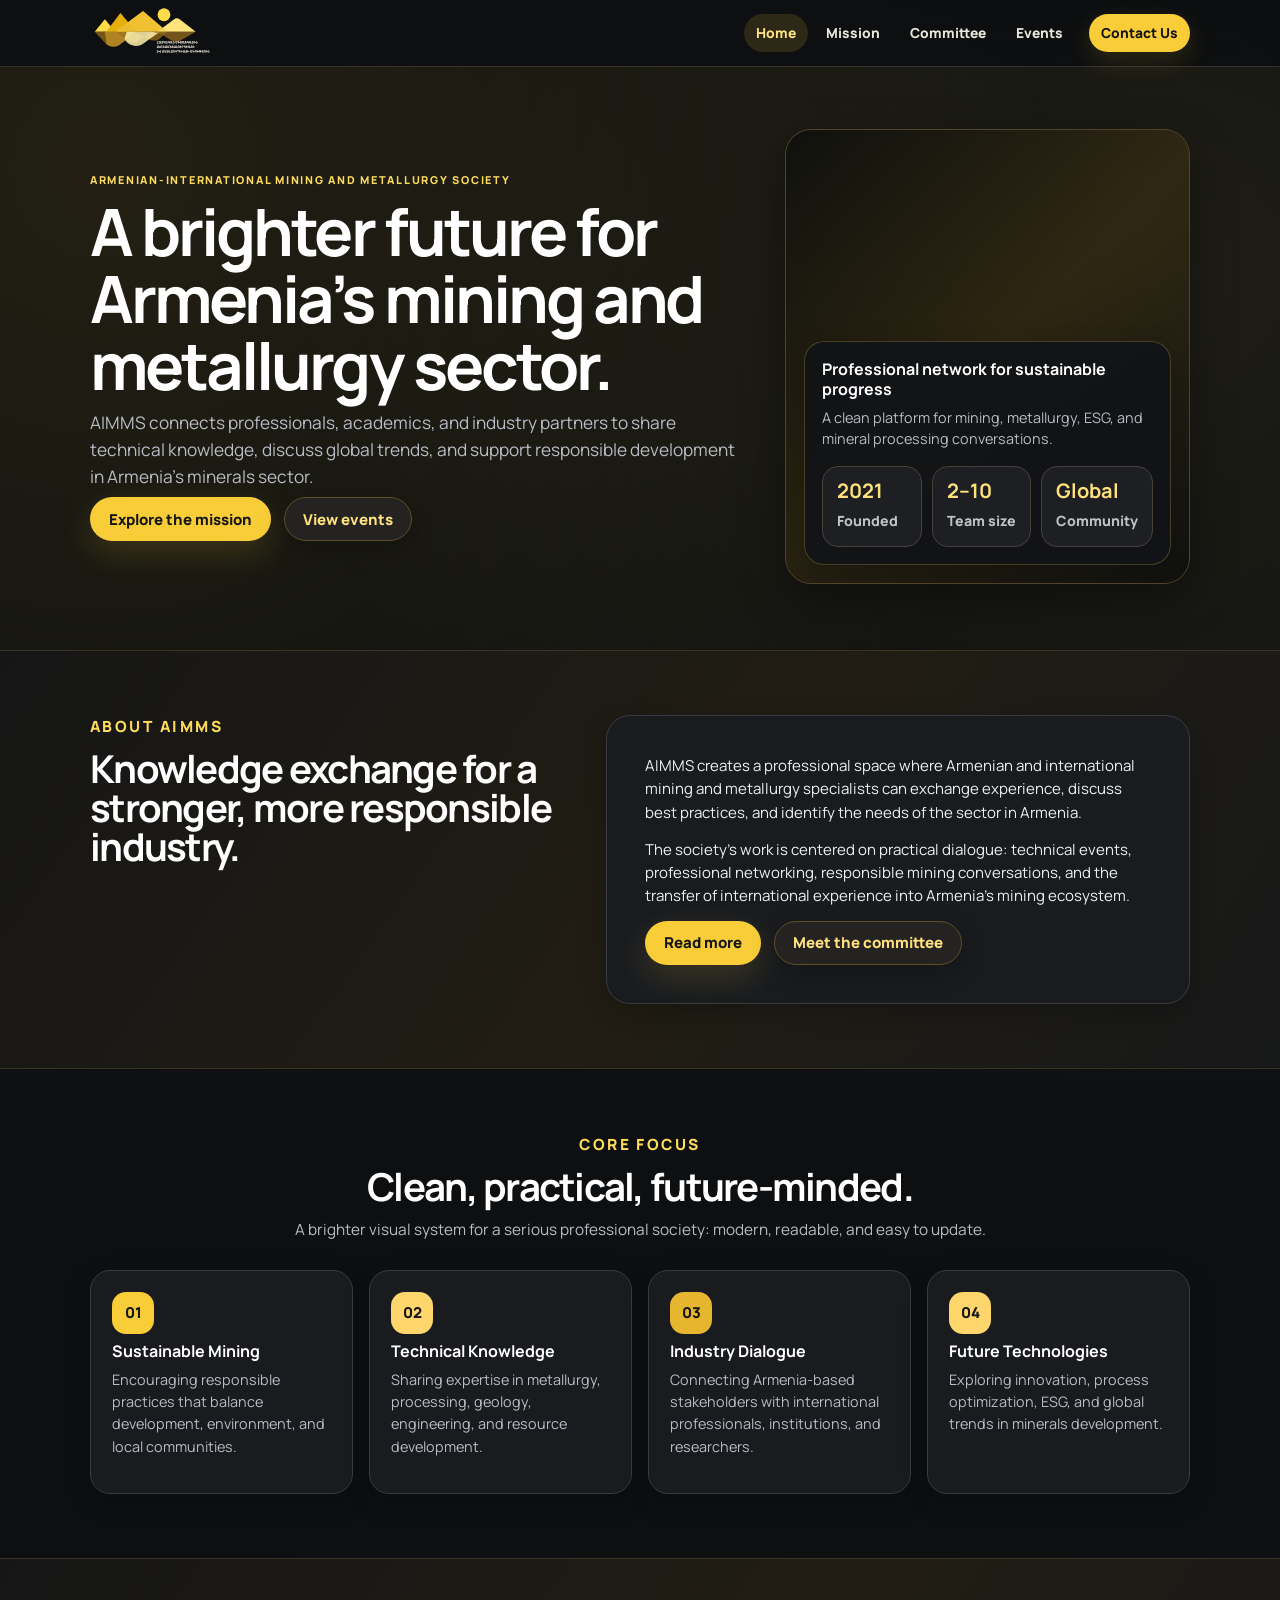
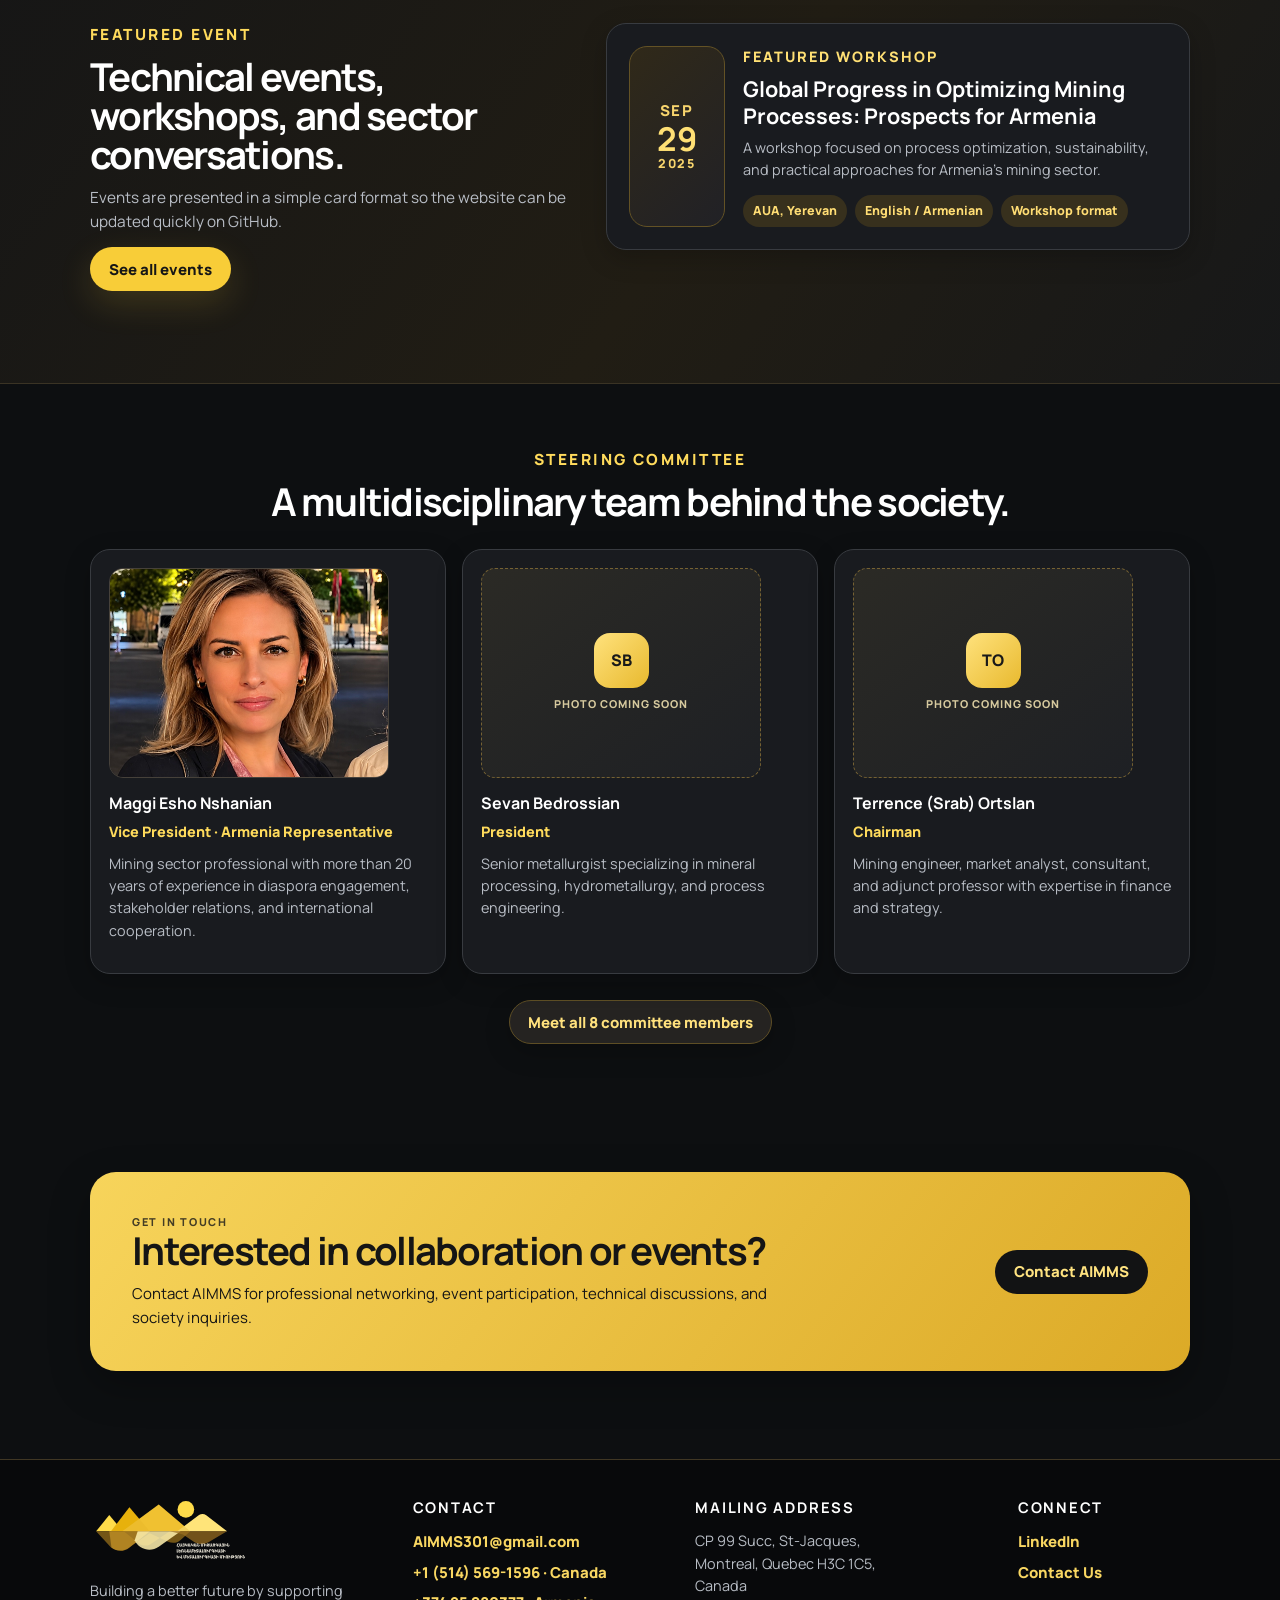
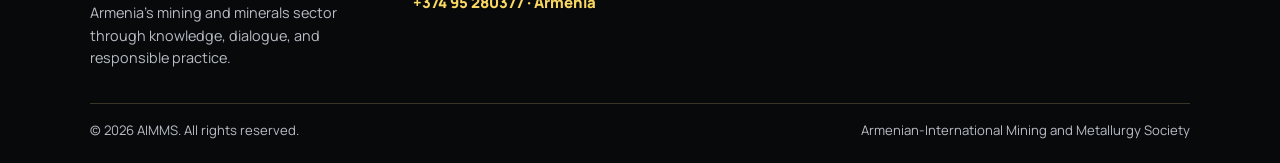
==== commit d329d203: "Add files via upload" ====
--- a/index.html
+++ b/index.html
@@ -9,13 +9,13 @@
   <link rel="preconnect" href="https://fonts.gstatic.com" crossorigin>
   <link href="https://fonts.googleapis.com/css2?family=Inter:wght@400;500;600;700;800;900&family=Manrope:wght@500;600;700;800;900&family=Noto+Sans+Armenian:wght@700;800;900&display=swap" rel="stylesheet">
   <link rel="stylesheet" href="css/styles.css" />
-  <link rel="icon" type="image/svg+xml" href="assets/aimms-icon.svg" />
+  <link rel="icon" type="image/svg+xml" href="assets/aimms-icon-yellow.svg" />
 </head>
 <body data-page="home">
   <header class="site-header">
     <nav class="nav container" aria-label="Primary navigation">
       <a class="brand" href="index.html" aria-label="AIMMS home">
-        <img class="brand-logo" src="assets/aimms-logo.svg" alt="Armenian-International Mining and Metallurgy Society logo" />
+        <img class="brand-logo" src="assets/aimms-logo-yellow.svg" alt="Armenian-International Mining and Metallurgy Society logo" />
       </a>
       <button class="nav-toggle" aria-label="Open menu" aria-expanded="false"><span></span><span></span></button>
       <div class="nav-menu">
@@ -157,7 +157,7 @@
     <div class="container footer-grid">
       <div>
         <a class="brand footer-brand" href="index.html" aria-label="AIMMS home">
-          <img class="footer-logo" src="assets/aimms-logo.svg" alt="Armenian-International Mining and Metallurgy Society logo" />
+          <img class="footer-logo" src="assets/aimms-logo-yellow.svg" alt="Armenian-International Mining and Metallurgy Society logo" />
         </a>
         <p>Building a better future by supporting Armenia’s mining and minerals sector through knowledge, dialogue, and responsible practice.</p>
       </div>
--- a/css/styles.css
+++ b/css/styles.css
@@ -622,143 +622,322 @@
   .stats-row { gap: 8px; }
 }
 
-/* Expanded Steering Committee: readable full biographies and featured vice president */
+/* Steering Committee: exactly four equal-width cards per row on desktop.
+   Eight members create two rows; narrower screens adapt to two/one columns. */
 .committee-grid {
-  grid-template-columns: repeat(2, minmax(0, 1fr));
-  gap: 20px;
+  grid-template-columns: repeat(4, minmax(0, 1fr));
+  gap: 16px;
   align-items: stretch;
 }
+
 .committee-grid .member-card {
-  padding: clamp(22px, 2.8vw, 32px);
+  grid-column: auto;
   min-width: 0;
-}
+  padding: 16px;
+}
+
 .committee-grid .member-card h3 {
-  font-size: clamp(1.15rem, 1.65vw, 1.4rem);
+  font-size: 1.06rem;
   line-height: 1.3;
   margin-bottom: 8px;
 }
+
 .committee-grid .member-card p:last-child {
-  font-size: .94rem;
-  line-height: 1.78;
+  font-size: 0.86rem;
+  line-height: 1.6;
   margin-bottom: 0;
 }
+
 .committee-grid .member-role {
-  margin-bottom: 15px;
-  font-size: .81rem;
-}
-.committee-grid .member-card-featured {
-  grid-column: 1 / -1;
-  border: 1px solid rgba(30,167,109,.35);
-  background: linear-gradient(130deg, #f0fbf4, #fff);
-  box-shadow: var(--shadow);
-}
-.committee-grid .member-card-featured .member-avatar {
-  width: 60px;
-  height: 60px;
-  font-size: 1.1rem;
-}
-.committee-grid .member-card-featured p:last-child {
-  max-width: 900px;
-}
-.committee-featured-label {
-  display: inline-block;
-  margin: 0 0 10px;
-  color: var(--green-dark);
-  letter-spacing: .09em;
-  font-size: .7rem;
-  font-weight: 900;
-  text-transform: uppercase;
-}
-@media (max-width: 760px) {
-  .committee-grid { grid-template-columns: 1fr; gap: 16px; }
-  .committee-grid .member-card { padding: 19px; }
-  .committee-grid .member-card-featured { grid-column: auto; }
-  .committee-grid .member-card p:last-child { font-size: .93rem; }
-}
-
-
-/* Committee photo-ready cards */
+  font-size: 0.78rem;
+  margin-bottom: 12px;
+}
+
+/* One photo size for every member, including Maggi. */
 .member-photo {
   width: 100%;
+  max-width: 280px;
   aspect-ratio: 4 / 3;
-  border-radius: 18px;
+  border-radius: 14px;
   overflow: hidden;
-  margin-bottom: 14px;
+  margin-bottom: 15px;
   border: 1px solid var(--line);
-  box-shadow: var(--shadow-soft);
-}
-
-.member-photo-image {
   background: #f3f6f4;
 }
 
 .member-photo img {
+  display: block;
   width: 100%;
   height: 100%;
   object-fit: cover;
-  object-position: center;
-  display: block;
+  object-position: 50% 49%;
 }
 
 .member-photo-placeholder {
   display: grid;
-  place-items: center;
-  align-content: center;
-  gap: 10px;
-  background:
-    linear-gradient(135deg, rgba(223, 247, 232, 0.96), rgba(230, 241, 255, 0.92)),
-    var(--surface);
+  place-content: center;
+  justify-items: center;
+  gap: 8px;
+  padding: 12px;
+  background: linear-gradient(135deg, var(--mint), var(--blue-soft));
   color: var(--green-dark);
   text-align: center;
-  padding: 18px;
 }
 
 .member-photo-initials {
-  width: 68px;
-  height: 68px;
-  border-radius: 20px;
   display: grid;
   place-items: center;
+  width: 55px;
+  height: 55px;
+  border-radius: 16px;
+  font-size: 1rem;
+  font-weight: 900;
+  color: #fff;
   background: linear-gradient(135deg, var(--green), #8edcaa);
-  color: #fff;
-  font-weight: 900;
-  font-size: 1.1rem;
-  letter-spacing: 0.06em;
-  box-shadow: 0 14px 24px rgba(30, 167, 109, 0.22);
 }
 
 .member-photo-note {
-  font-size: 0.78rem;
+  color: var(--muted);
+  font-size: .68rem;
+  letter-spacing: .09em;
   font-weight: 800;
   text-transform: uppercase;
-  letter-spacing: 0.14em;
-  color: var(--muted);
-}
-
-.committee-grid .member-card,
-.committee-preview-grid .member-card {
-  padding: 18px;
-}
-
-.committee-grid .member-card-featured {
-  grid-column: span 2;
-}
-
-.committee-grid .member-card-featured .member-photo {
-  aspect-ratio: 16 / 10;
-  margin-bottom: 16px;
-}
-
-.committee-grid .member-card-featured h3 {
-  font-size: 1.35rem;
-}
-
-.committee-grid .member-card p + p {
-  margin-top: 10px;
-}
-
-@media (max-width: 980px) {
-  .committee-grid .member-card-featured {
-    grid-column: auto;
+}
+
+/* Keep Maggi first and recognized, but no extra width or larger photograph. */
+.committee-grid .member-card-highlight {
+  grid-column: auto;
+  border-color: rgba(30, 167, 109, .38);
+}
+
+.committee-featured-label {
+  display: inline-block;
+  margin-bottom: 8px;
+  color: var(--green-dark);
+  font-size: .68rem;
+  letter-spacing: .07em;
+  font-weight: 900;
+  text-transform: uppercase;
+}
+
+/* The three-card Home page preview uses the same photo treatment. */
+.committee-preview-grid .member-card { padding: 18px; }
+
+@media (max-width: 1099px) {
+  .committee-grid { grid-template-columns: repeat(2, minmax(0, 1fr)); }
+}
+
+@media (max-width: 650px) {
+  .committee-grid { grid-template-columns: 1fr; }
+  .committee-grid .member-card { padding: 16px; }
+}
+
+
+/* ===========================================================
+   AIMMS — Black & Gold Design
+   Deep charcoal surfaces, golden yellow accents, readable
+   typography. Keeps the layout and 4 x 2 committee grid.
+   =========================================================== */
+:root {
+  color-scheme: dark;
+  --bg: #0D0F11;
+  --surface: #191B1F;
+  --surface-soft: #23252A;
+  --text: #EDEFF2;
+  --heading: #FFFFFF;
+  --muted: #B8BDC5;
+  --line: #383B40;
+  --green: #F8CD38;
+  --green-dark: #FFDB5C;
+  --mint: #332B15;
+  --amber: #F8CD38;
+  --amber-soft: #332C19;
+  --blue: #EAC13E;
+  --blue-soft: #29271E;
+  --shadow: 0 16px 46px rgba(0,0,0,.37);
+  --shadow-soft: 0 8px 26px rgba(0,0,0,.22);
+}
+
+body {
+  background:
+    radial-gradient(circle at 8% 5%, rgba(244, 189, 31, .095), transparent 28%),
+    radial-gradient(circle at 92% 8%, rgba(250, 209, 75, .07), transparent 27%),
+    var(--bg);
+  color: var(--text);
+}
+::selection { background: var(--green); color: #101112; }
+a:focus-visible, button:focus-visible, input:focus-visible, textarea:focus-visible {
+  outline: 3px solid var(--green);
+  outline-offset: 3px;
+}
+
+.site-header {
+  background: rgba(13, 15, 17, .92);
+  border-bottom-color: #34302A;
+}
+.site-header.scrolled { background: rgba(13,15,17,.97); }
+.nav-menu { color: #E9E6DB; }
+.nav-menu a:hover, .nav-menu a.active {
+  color: #FFE481;
+  background: rgba(248,205,56,.14);
+}
+.nav-menu .nav-cta, .nav-menu .nav-cta.active {
+  background: var(--green);
+  color: #141414;
+  box-shadow: 0 9px 25px rgba(248,205,56,.15);
+}
+.nav-menu .nav-cta:hover, .nav-menu .nav-cta.active:hover {
+  background: #FFE27C;
+  color: #101112;
+}
+.nav-toggle { background: #202126; border-color: var(--line); }
+.nav-toggle span { background: #FFDA5F; }
+
+.eyebrow, .breadcrumb a, .member-role, .committee-featured-label {
+  color: var(--green-dark) !important;
+}
+h1, h2, h3 { color: var(--heading); }
+.lead, .hero-text, .section-heading p, .card p,
+.member-card p, .event-details p, .footer p,
+.contact-info p, .form-note { color: var(--muted); }
+.btn-primary {
+  color: #161616;
+  background: var(--green);
+  box-shadow: 0 12px 34px rgba(248,205,56,.16);
+}
+.btn-primary:hover { background: #FFE17D; }
+.btn-secondary {
+  color: #FFE17D;
+  background: #252321;
+  border-color: #5E4E25;
+}
+.btn-secondary:hover { background: #302917; border-color: #FFD95C; }
+.btn-light { color: #FFE380; background: #121314; }
+.btn-light:hover { background: #27231B; }
+
+.hero-visual {
+  background:
+    linear-gradient(180deg, rgba(9, 10, 11, .05), rgba(11, 12, 14, .26)),
+    url("https://images.squarespace-cdn.com/content/v1/61f2a03a95f15439b91d8bb1/f7315eea-21dd-4c7c-843e-6843ce9022a1/GettyImages-96277831.jpg") center/cover;
+  border-color: #51442A;
+}
+.hero-visual::before {
+  background:
+    linear-gradient(135deg, rgba(5,7,8,.51), rgba(102,76,12,.27) 50%, rgba(16,16,16,.36)),
+    linear-gradient(0deg, rgba(12,13,15,.42), transparent 70%);
+}
+.hero-panel {
+  color: var(--text);
+  background: rgba(18,20,23,.94);
+  border-color: rgba(249,211,101,.23);
+  backdrop-filter: blur(12px);
+}
+.hero-panel p { color: var(--muted); }
+.stat-card { background: rgba(30,32,35,.95); border-color: #494137; }
+.stat-card strong { color: #FFE17B; }
+.stat-card span { color: #C1C2C5; }
+
+.page-hero {
+  background: linear-gradient(125deg, #101215, #1D1A13 66%, #181719);
+  border-bottom: 1px solid #403623;
+}
+.band {
+  background: linear-gradient(125deg, #161616 0%, #211D14 55%, #171819 100%);
+  border-top-color: #3A3324;
+  border-bottom-color: #3A3324;
+}
+.card, .member-card, .event-card, .contact-card, .message-form,
+.highlight-card, .footer-card, .about-block {
+  background: var(--surface);
+  border-color: var(--line);
+}
+.card:hover { border-color: #A88835; box-shadow: var(--shadow); }
+
+.card-icon, .card:nth-child(2n) .card-icon, .card:nth-child(3n) .card-icon {
+  color: #171717;
+  background: #F8CD38;
+}
+.card:nth-child(2n) .card-icon { background: #FFD66B; }
+.card:nth-child(3n) .card-icon { background: #E6B62F; }
+
+.highlight-card {
+  background: linear-gradient(145deg, #F8D24C, #D7A42B);
+  border-color: #FFE189;
+  color: #161616;
+}
+.highlight-card h3, .highlight-card p { color: #161616; }
+.highlight-list li { color: #191919; }
+.highlight-list li::before { background: rgba(0,0,0,.12); }
+.member-avatar { background: linear-gradient(135deg, #FFE17C, #DDAE2B); color: #171717; }
+.member-photo { background: #22242A; border-color: #46413A; }
+.member-photo-placeholder {
+  background: linear-gradient(145deg, #2B2A25, #1E2024);
+  border: 1px dashed #756132;
+  color: #F9D653;
+}
+.member-photo-initials {
+  color: #191919;
+  background: linear-gradient(135deg, #FFE27D, #E8B92E);
+}
+.member-photo-note { color: #D6C99E; }
+.committee-grid .member-card-highlight {
+  border-color: #B59036;
+  box-shadow: 0 8px 24px rgba(248,205,56,.07);
+}
+
+.event-controls { background: #252526; border-color: var(--line); }
+.filter-btn { color: #C9C6C0; }
+.filter-btn.active { color: #161616; background: #F8CD38; }
+.event-date {
+  color: #F8D56D;
+  background: linear-gradient(135deg, #302919, #212126);
+  border-color: #635225;
+}
+.event-date strong, .event-status { color: #FFE074 !important; }
+.event-details li {
+  color: #FFDD74;
+  background: #37301D;
+}
+
+.cta-band {
+  background: linear-gradient(128deg, #F7D45B, #DCAA27);
+  color: #141414;
+  box-shadow: 0 15px 40px rgba(0,0,0,.29);
+}
+.cta-band h2, .cta-band p { color: #151515; opacity: 1; }
+.cta-band .eyebrow { color: #191919 !important; opacity: .8 !important; }
+
+.info-item { background: var(--surface-soft); border-color: var(--line); }
+.info-item strong { color: #FFFFFF; }
+.info-item a { color: #FFE177; }
+.message-form label { color: #FFFFFF; }
+.message-form input, .message-form textarea {
+  background: #101215;
+  color: #F5F6F7;
+  border-color: #4D4D4D;
+}
+.message-form input::placeholder, .message-form textarea::placeholder { color: #A8ABB0; }
+.message-form input:focus, .message-form textarea:focus {
+  border-color: var(--green);
+  box-shadow: 0 0 0 4px rgba(248,205,56,.16);
+}
+
+.footer {
+  background: #08090B;
+  border-top-color: #403724;
+}
+.footer h3 { color: #FFF; }
+.footer a { color: #F9D762; }
+.footer a:hover { color: #FFF1B7; }
+.footer-bottom { border-top-color: #3A352A; }
+
+@media (max-width: 760px) {
+  .nav-menu {
+    background: rgba(22,23,26,.985);
+    border-color: #54472A;
   }
 }
+@media (prefers-reduced-motion: reduce) {
+  html { scroll-behavior: auto; }
+  .reveal { opacity: 1; transform: none; transition: none; }
+}
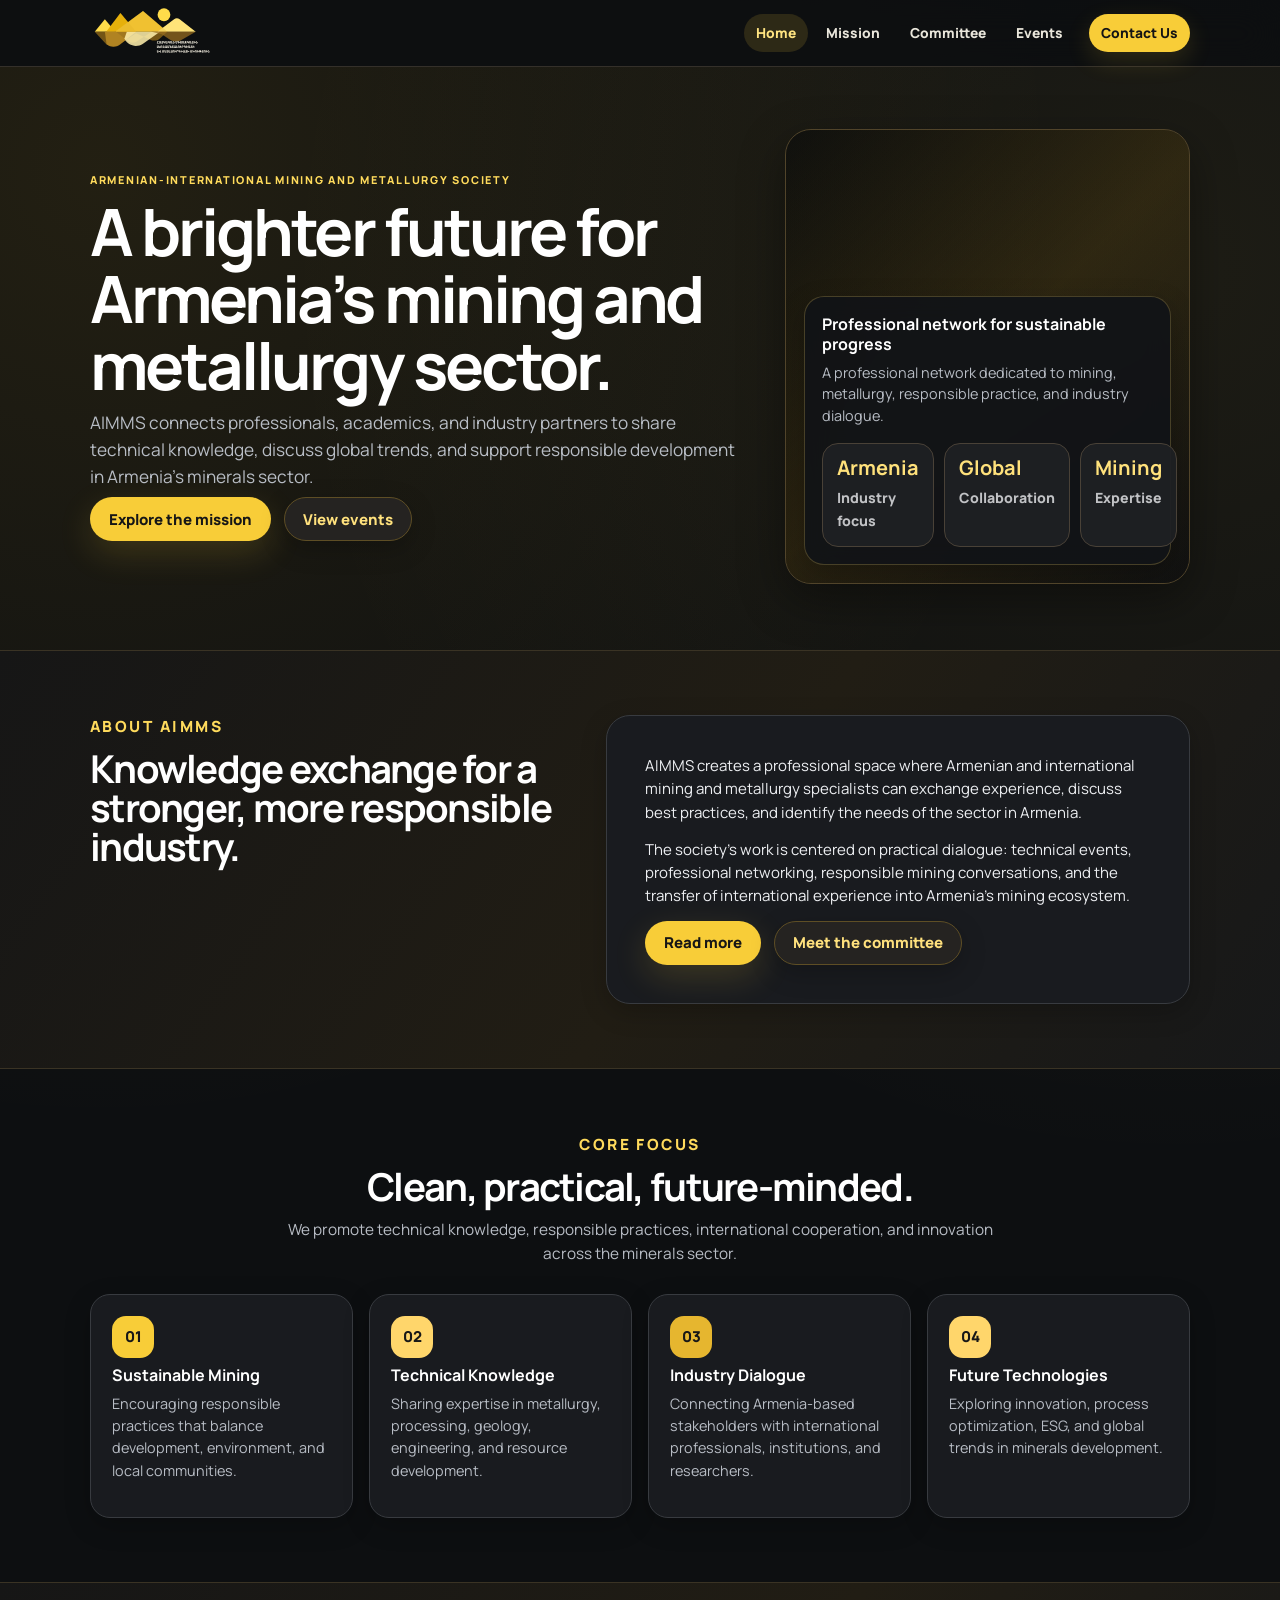
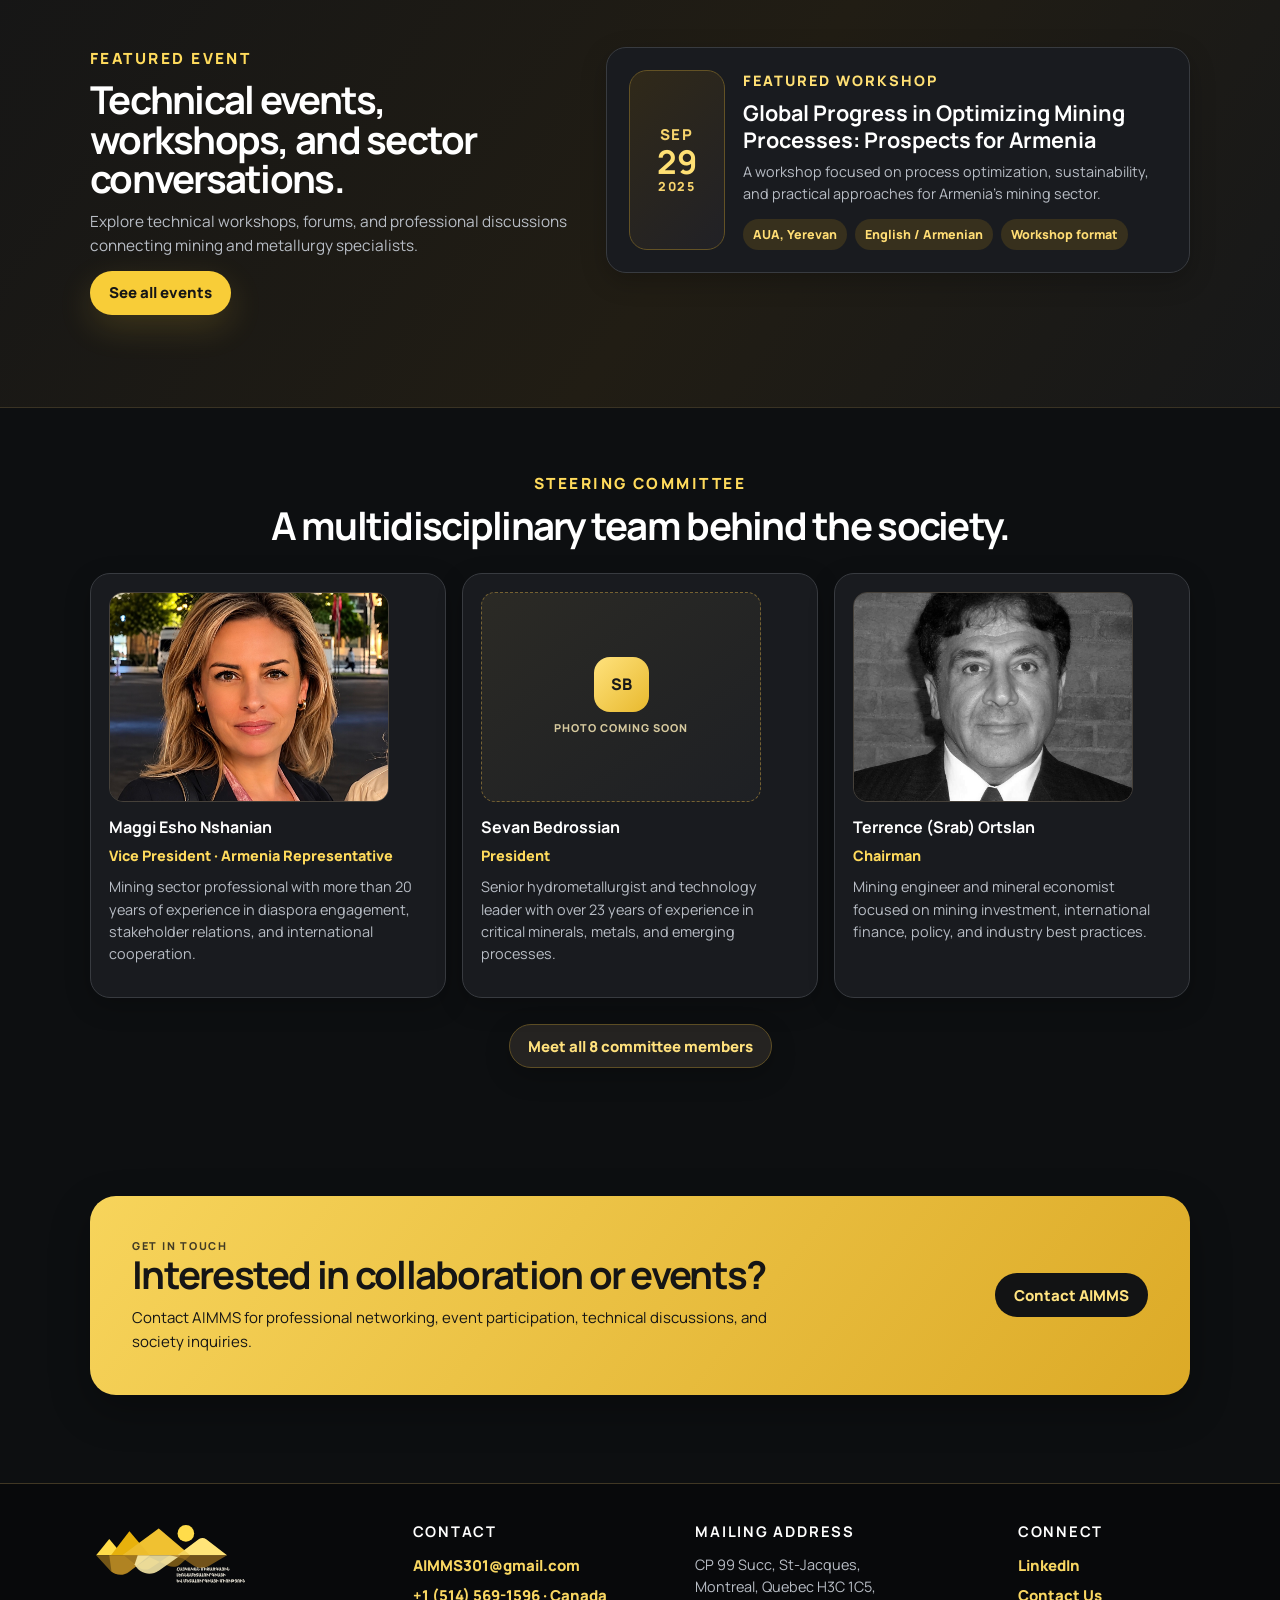
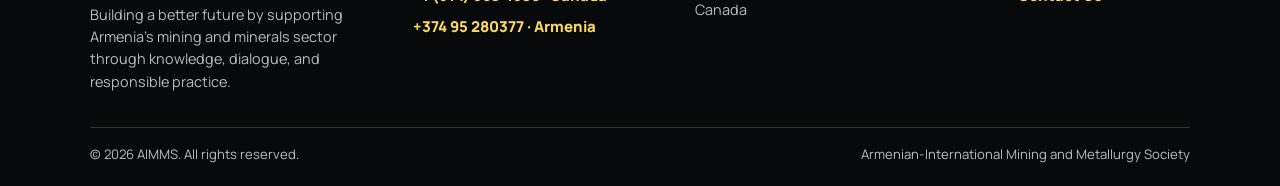
==== commit 22af78c4: "Add files via upload" ====
--- a/index.html
+++ b/index.html
@@ -3,7 +3,7 @@
 <head>
   <meta charset="UTF-8" />
   <meta name="viewport" content="width=device-width, initial-scale=1.0" />
-  <meta name="description" content="A brighter redesign for the Armenian-International Mining and Metallurgy Society." />
+  <meta name="description" content="AIMMS connects Armenian and international professionals to advance responsible mining, metallurgy, and technical knowledge exchange." />
   <title>AIMMS | Armenian-International Mining and Metallurgy Society</title>
   <link rel="preconnect" href="https://fonts.googleapis.com">
   <link rel="preconnect" href="https://fonts.gstatic.com" crossorigin>
@@ -17,8 +17,8 @@
       <a class="brand" href="index.html" aria-label="AIMMS home">
         <img class="brand-logo" src="assets/aimms-logo-yellow.svg" alt="Armenian-International Mining and Metallurgy Society logo" />
       </a>
-      <button class="nav-toggle" aria-label="Open menu" aria-expanded="false"><span></span><span></span></button>
-      <div class="nav-menu">
+      <button type="button" class="nav-toggle" aria-label="Open menu" aria-controls="primary-nav-links" aria-expanded="false"><span></span><span></span></button>
+      <div class="nav-menu" id="primary-nav-links">
         <a href="index.html" class=" active" data-page="home">Home</a><a href="mission.html" class="" data-page="mission">Mission</a><a href="steering-committee.html" class="" data-page="committee">Committee</a><a href="events.html" class="" data-page="events">Events</a><a href="contact.html" class=" nav-cta" data-page="contact">Contact Us</a>
       </div>
     </nav>
@@ -38,11 +38,11 @@
         <aside class="hero-visual reveal" aria-label="AIMMS highlights">
           <div class="hero-panel">
             <h3>Professional network for sustainable progress</h3>
-            <p>A clean platform for mining, metallurgy, ESG, and mineral processing conversations.</p>
+            <p>A professional network dedicated to mining, metallurgy, responsible practice, and industry dialogue.</p>
             <div class="stats-row">
-              <div class="stat-card"><strong>2021</strong><span>Founded</span></div>
-              <div class="stat-card"><strong>2–10</strong><span>Team size</span></div>
-              <div class="stat-card"><strong>Global</strong><span>Community</span></div>
+              <div class="stat-card"><strong>Armenia</strong><span>Industry focus</span></div>
+              <div class="stat-card"><strong>Global</strong><span>Collaboration</span></div>
+              <div class="stat-card"><strong>Mining</strong><span>Expertise</span></div>
             </div>
           </div>
         </aside>
@@ -71,7 +71,7 @@
         <div class="section-heading center reveal">
           <p class="eyebrow">Core focus</p>
           <h2 id="focus-title">Clean, practical, future-minded.</h2>
-          <p>A brighter visual system for a serious professional society: modern, readable, and easy to update.</p>
+          <p>We promote technical knowledge, responsible practices, international cooperation, and innovation across the minerals sector.</p>
         </div>
         <div class="card-grid four">
           <article class="card reveal"><span class="card-icon">01</span><h3>Sustainable Mining</h3><p>Encouraging responsible practices that balance development, environment, and local communities.</p></article>
@@ -87,7 +87,7 @@
         <div class="section-heading reveal">
           <p class="eyebrow">Featured event</p>
           <h2 id="event-preview-title">Technical events, workshops, and sector conversations.</h2>
-          <p>Events are presented in a simple card format so the website can be updated quickly on GitHub.</p>
+          <p>Explore technical workshops, forums, and professional discussions connecting mining and metallurgy specialists.</p>
           <a href="events.html" class="btn btn-primary">See all events</a>
         </div>
         <article class="event-card reveal" data-type="past">
@@ -124,16 +124,15 @@
             </div>
             <h3>Sevan Bedrossian</h3>
             <p class="member-role">President</p>
-            <p>Senior metallurgist specializing in mineral processing, hydrometallurgy, and process engineering.</p>
+            <p>Senior hydrometallurgist and technology leader with over 23 years of experience in critical minerals, metals, and emerging processes.</p>
           </article>
           <article class="member-card reveal">
-            <div class="member-photo member-photo-placeholder" aria-label="Photo placeholder for Terrence (Srab) Ortslan">
-              <span class="member-photo-initials">TO</span>
-              <span class="member-photo-note">Photo coming soon</span>
+            <div class="member-photo member-photo-image">
+              <img src="assets/terrence-ortslan.jpg" alt="Portrait supplied for Terrence (Srab) Ortslan" loading="lazy" decoding="async" />
             </div>
             <h3>Terrence (Srab) Ortslan</h3>
             <p class="member-role">Chairman</p>
-            <p>Mining engineer, market analyst, consultant, and adjunct professor with expertise in finance and strategy.</p>
+            <p>Mining engineer and mineral economist focused on mining investment, international finance, policy, and industry best practices.</p>
           </article>
         </div>
         <div class="inline-actions" style="justify-content:center;margin-top:26px;"><a href="steering-committee.html" class="btn btn-secondary">Meet all 8 committee members</a></div>
--- a/css/styles.css
+++ b/css/styles.css
@@ -941,3 +941,12 @@
   html { scroll-behavior: auto; }
   .reveal { opacity: 1; transform: none; transition: none; }
 }
+
+
+/* Final polish: portraits have matching 4:3 framing in both grids. */
+.member-photo img[src$="terrence-ortslan.jpg"] {
+  object-position: center 42%;
+}
+@media (prefers-reduced-motion: reduce) {
+  .reveal { opacity: 1; transform: none; }
+}
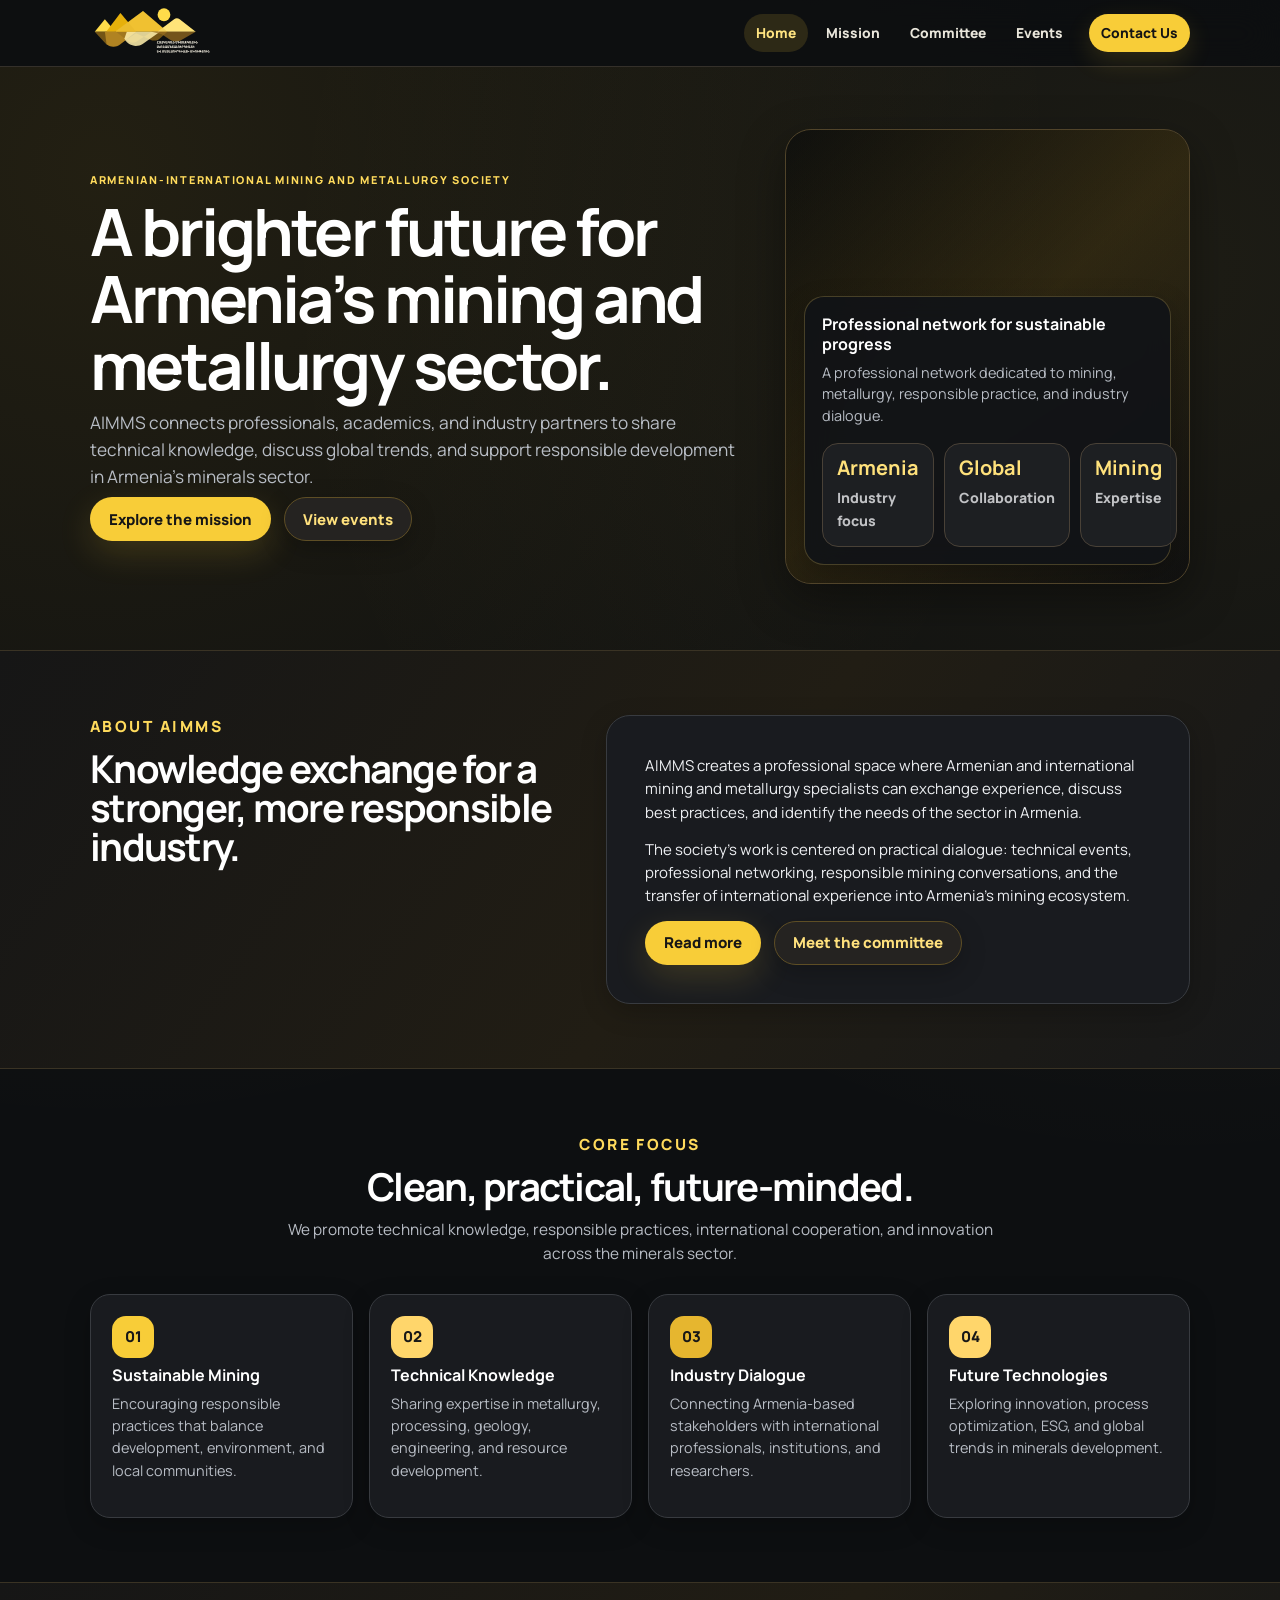
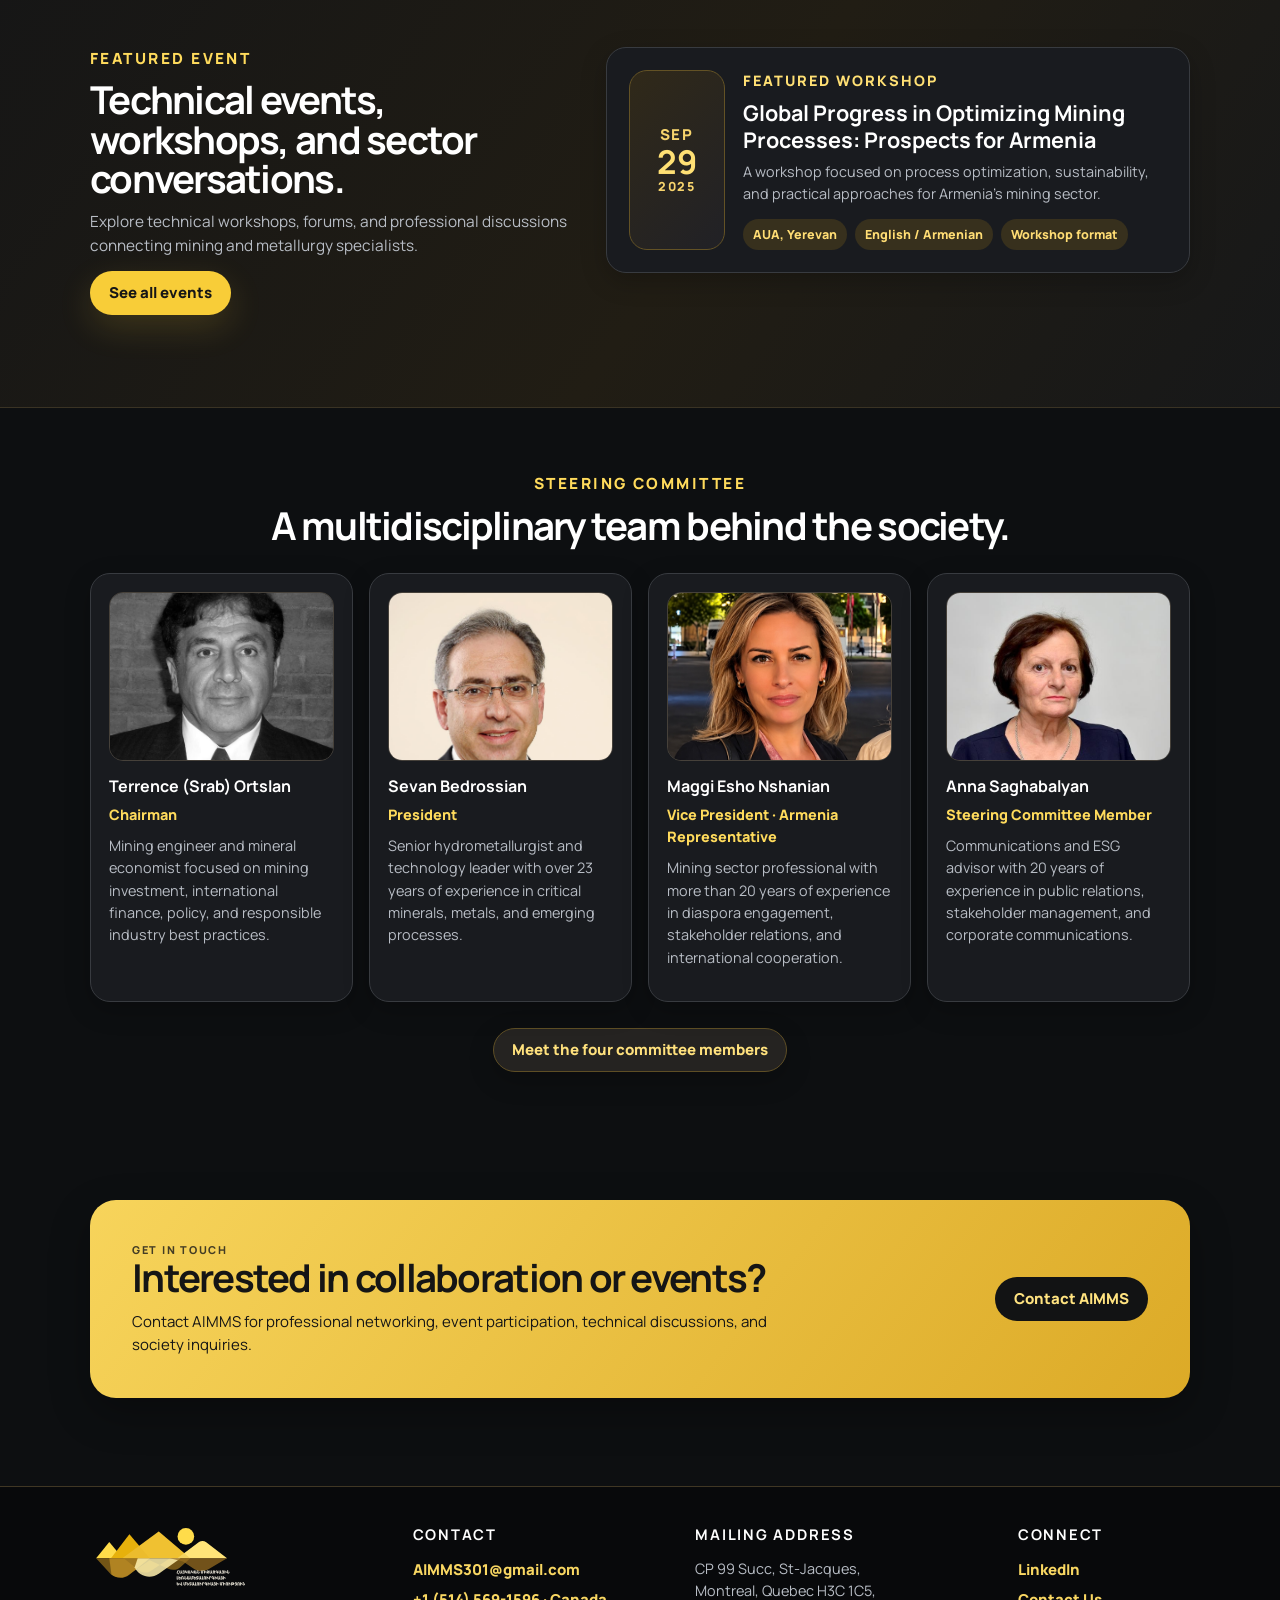
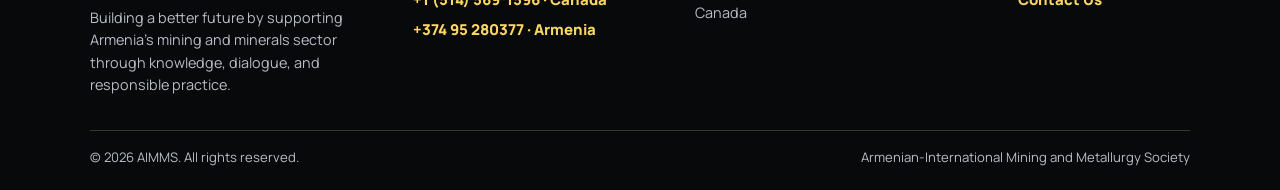
==== commit a73f1a64: "Add files via upload" ====
--- a/index.html
+++ b/index.html
@@ -1,190 +1,160 @@
 <!DOCTYPE html>
+
 <html lang="en">
 <head>
-  <meta charset="UTF-8" />
-  <meta name="viewport" content="width=device-width, initial-scale=1.0" />
-  <meta name="description" content="AIMMS connects Armenian and international professionals to advance responsible mining, metallurgy, and technical knowledge exchange." />
-  <title>AIMMS | Armenian-International Mining and Metallurgy Society</title>
-  <link rel="preconnect" href="https://fonts.googleapis.com">
-  <link rel="preconnect" href="https://fonts.gstatic.com" crossorigin>
-  <link href="https://fonts.googleapis.com/css2?family=Inter:wght@400;500;600;700;800;900&family=Manrope:wght@500;600;700;800;900&family=Noto+Sans+Armenian:wght@700;800;900&display=swap" rel="stylesheet">
-  <link rel="stylesheet" href="css/styles.css" />
-  <link rel="icon" type="image/svg+xml" href="assets/aimms-icon-yellow.svg" />
-</head>
+<meta charset="utf-8"/>
+<meta content="width=device-width, initial-scale=1.0" name="viewport"/>
+<meta content="AIMMS connects Armenian and international professionals to advance responsible mining, metallurgy, and technical knowledge exchange." name="description"/>
+<title>AIMMS | Armenian-International Mining and Metallurgy Society</title>
+<link href="https://fonts.googleapis.com" rel="preconnect"/>
+<link crossorigin="" href="https://fonts.gstatic.com" rel="preconnect"/>
+<link href="https://fonts.googleapis.com/css2?family=Inter:wght@400;500;600;700;800;900&amp;family=Manrope:wght@500;600;700;800;900&amp;family=Noto+Sans+Armenian:wght@700;800;900&amp;display=swap" rel="stylesheet"/>
+<link href="css/styles.css" rel="stylesheet">
+<link href="assets/aimms-icon-yellow.svg" rel="icon" type="image/svg+xml">
+</link></link></head>
 <body data-page="home">
-  <header class="site-header">
-    <nav class="nav container" aria-label="Primary navigation">
-      <a class="brand" href="index.html" aria-label="AIMMS home">
-        <img class="brand-logo" src="assets/aimms-logo-yellow.svg" alt="Armenian-International Mining and Metallurgy Society logo" />
-      </a>
-      <button type="button" class="nav-toggle" aria-label="Open menu" aria-controls="primary-nav-links" aria-expanded="false"><span></span><span></span></button>
-      <div class="nav-menu" id="primary-nav-links">
-        <a href="index.html" class=" active" data-page="home">Home</a><a href="mission.html" class="" data-page="mission">Mission</a><a href="steering-committee.html" class="" data-page="committee">Committee</a><a href="events.html" class="" data-page="events">Events</a><a href="contact.html" class=" nav-cta" data-page="contact">Contact Us</a>
-      </div>
-    </nav>
-  </header>
-  <main>
-    <section class="hero" aria-labelledby="hero-title">
-      <div class="container hero-grid">
-        <div class="hero-copy reveal">
-          <p class="eyebrow">Armenian-International Mining and Metallurgy Society</p>
-          <h1 id="hero-title">A brighter future for Armenia’s mining and metallurgy sector.</h1>
-          <p class="hero-text">AIMMS connects professionals, academics, and industry partners to share technical knowledge, discuss global trends, and support responsible development in Armenia’s minerals sector.</p>
-          <div class="hero-actions">
-            <a href="mission.html" class="btn btn-primary">Explore the mission</a>
-            <a href="events.html" class="btn btn-secondary">View events</a>
-          </div>
-        </div>
-        <aside class="hero-visual reveal" aria-label="AIMMS highlights">
-          <div class="hero-panel">
-            <h3>Professional network for sustainable progress</h3>
-            <p>A professional network dedicated to mining, metallurgy, responsible practice, and industry dialogue.</p>
-            <div class="stats-row">
-              <div class="stat-card"><strong>Armenia</strong><span>Industry focus</span></div>
-              <div class="stat-card"><strong>Global</strong><span>Collaboration</span></div>
-              <div class="stat-card"><strong>Mining</strong><span>Expertise</span></div>
-            </div>
-          </div>
-        </aside>
-      </div>
-    </section>
-
-    <section class="section band" aria-labelledby="intro-title">
-      <div class="container split-grid">
-        <div class="section-heading reveal">
-          <p class="eyebrow">About AIMMS</p>
-          <h2 id="intro-title">Knowledge exchange for a stronger, more responsible industry.</h2>
-        </div>
-        <div class="about-block reveal">
-          <p>AIMMS creates a professional space where Armenian and international mining and metallurgy specialists can exchange experience, discuss best practices, and identify the needs of the sector in Armenia.</p>
-          <p>The society’s work is centered on practical dialogue: technical events, professional networking, responsible mining conversations, and the transfer of international experience into Armenia’s mining ecosystem.</p>
-          <div class="inline-actions">
-            <a href="mission.html" class="btn btn-primary">Read more</a>
-            <a href="steering-committee.html" class="btn btn-secondary">Meet the committee</a>
-          </div>
-        </div>
-      </div>
-    </section>
-
-    <section class="section" aria-labelledby="focus-title">
-      <div class="container">
-        <div class="section-heading center reveal">
-          <p class="eyebrow">Core focus</p>
-          <h2 id="focus-title">Clean, practical, future-minded.</h2>
-          <p>We promote technical knowledge, responsible practices, international cooperation, and innovation across the minerals sector.</p>
-        </div>
-        <div class="card-grid four">
-          <article class="card reveal"><span class="card-icon">01</span><h3>Sustainable Mining</h3><p>Encouraging responsible practices that balance development, environment, and local communities.</p></article>
-          <article class="card reveal"><span class="card-icon">02</span><h3>Technical Knowledge</h3><p>Sharing expertise in metallurgy, processing, geology, engineering, and resource development.</p></article>
-          <article class="card reveal"><span class="card-icon">03</span><h3>Industry Dialogue</h3><p>Connecting Armenia-based stakeholders with international professionals, institutions, and researchers.</p></article>
-          <article class="card reveal"><span class="card-icon">04</span><h3>Future Technologies</h3><p>Exploring innovation, process optimization, ESG, and global trends in minerals development.</p></article>
-        </div>
-      </div>
-    </section>
-
-    <section class="section band" aria-labelledby="event-preview-title">
-      <div class="container split-grid">
-        <div class="section-heading reveal">
-          <p class="eyebrow">Featured event</p>
-          <h2 id="event-preview-title">Technical events, workshops, and sector conversations.</h2>
-          <p>Explore technical workshops, forums, and professional discussions connecting mining and metallurgy specialists.</p>
-          <a href="events.html" class="btn btn-primary">See all events</a>
-        </div>
-        <article class="event-card reveal" data-type="past">
-          <div class="event-date"><span>Sep</span><strong>29</strong><small>2025</small></div>
-          <div class="event-details">
-            <p class="event-status">Featured workshop</p>
-            <h3>Global Progress in Optimizing Mining Processes: Prospects for Armenia</h3>
-            <p>A workshop focused on process optimization, sustainability, and practical approaches for Armenia’s mining sector.</p>
-            <ul><li>AUA, Yerevan</li><li>English / Armenian</li><li>Workshop format</li></ul>
-          </div>
-        </article>
-      </div>
-    </section>
-
-    <section class="section" aria-labelledby="committee-preview-title">
-      <div class="container">
-        <div class="section-heading center reveal">
-          <p class="eyebrow">Steering Committee</p>
-          <h2 id="committee-preview-title">A multidisciplinary team behind the society.</h2>
-        </div>
-        <div class="member-grid committee-preview-grid">
-          <article class="member-card reveal">
-            <div class="member-photo member-photo-image">
-              <img src="assets/maggi-esho-nshanian.jpg" alt="Portrait of Maggi Esho Nshanian" />
-            </div>
-            <h3>Maggi Esho Nshanian</h3>
-            <p class="member-role">Vice President · Armenia Representative</p>
-            <p>Mining sector professional with more than 20 years of experience in diaspora engagement, stakeholder relations, and international cooperation.</p>
-          </article>
-          <article class="member-card reveal">
-            <div class="member-photo member-photo-placeholder" aria-label="Photo placeholder for Sevan Bedrossian">
-              <span class="member-photo-initials">SB</span>
-              <span class="member-photo-note">Photo coming soon</span>
-            </div>
-            <h3>Sevan Bedrossian</h3>
-            <p class="member-role">President</p>
-            <p>Senior hydrometallurgist and technology leader with over 23 years of experience in critical minerals, metals, and emerging processes.</p>
-          </article>
-          <article class="member-card reveal">
-            <div class="member-photo member-photo-image">
-              <img src="assets/terrence-ortslan.jpg" alt="Portrait supplied for Terrence (Srab) Ortslan" loading="lazy" decoding="async" />
-            </div>
-            <h3>Terrence (Srab) Ortslan</h3>
-            <p class="member-role">Chairman</p>
-            <p>Mining engineer and mineral economist focused on mining investment, international finance, policy, and industry best practices.</p>
-          </article>
-        </div>
-        <div class="inline-actions" style="justify-content:center;margin-top:26px;"><a href="steering-committee.html" class="btn btn-secondary">Meet all 8 committee members</a></div>
-      </div>
-    </section>
-
-    <section class="section" aria-labelledby="home-contact-title">
-      <div class="container">
-        <div class="cta-band reveal">
-          <div>
-            <p class="eyebrow" style="color:#fff;opacity:.82;">Get in touch</p>
-            <h2 id="home-contact-title">Interested in collaboration or events?</h2>
-            <p>Contact AIMMS for professional networking, event participation, technical discussions, and society inquiries.</p>
-          </div>
-          <a href="contact.html" class="btn btn-light">Contact AIMMS</a>
-        </div>
-      </div>
-    </section>
-  </main>
-  <footer class="footer">
-    <div class="container footer-grid">
-      <div>
-        <a class="brand footer-brand" href="index.html" aria-label="AIMMS home">
-          <img class="footer-logo" src="assets/aimms-logo-yellow.svg" alt="Armenian-International Mining and Metallurgy Society logo" />
-        </a>
-        <p>Building a better future by supporting Armenia’s mining and minerals sector through knowledge, dialogue, and responsible practice.</p>
-      </div>
-      <div>
-        <h3>Contact</h3>
-        <div class="footer-links">
-          <a href="mailto:AIMMS301@gmail.com">AIMMS301@gmail.com</a>
-          <a href="tel:+15145691596">+1 (514) 569-1596 · Canada</a>
-          <a href="tel:+37495280377">+374 95 280377 · Armenia</a>
-        </div>
-      </div>
-      <div>
-        <h3>Mailing address</h3>
-        <p>CP 99 Succ, St-Jacques,<br>Montreal, Quebec H3C 1C5,<br>Canada</p>
-      </div>
-      <div>
-        <h3>Connect</h3>
-        <div class="footer-links">
-          <a href="https://www.linkedin.com/company/armeniametallurgysociety/" target="_blank" rel="noopener noreferrer">LinkedIn</a>
-          <a href="contact.html">Contact Us</a>
-        </div>
-      </div>
-    </div>
-    <div class="footer-bottom">
-      <span>© <span id="year"></span> AIMMS. All rights reserved.</span>
-      <span>Armenian-International Mining and Metallurgy Society</span>
-    </div>
-  </footer>
-  <script src="js/script.js"></script>
+<header class="site-header">
+<nav aria-label="Primary navigation" class="nav container">
+<a aria-label="AIMMS home" class="brand" href="index.html">
+<img alt="Armenian-International Mining and Metallurgy Society logo" class="brand-logo" src="assets/aimms-logo-yellow.svg"/>
+</a>
+<button aria-controls="primary-nav-links" aria-expanded="false" aria-label="Open menu" class="nav-toggle" type="button"><span></span><span></span></button>
+<div class="nav-menu" id="primary-nav-links">
+<a class="active" data-page="home" href="index.html">Home</a><a class="" data-page="mission" href="mission.html">Mission</a><a class="" data-page="committee" href="steering-committee.html">Committee</a><a class="" data-page="events" href="events.html">Events</a><a class="nav-cta" data-page="contact" href="contact.html">Contact Us</a>
+</div>
+</nav>
+</header>
+<main>
+<section aria-labelledby="hero-title" class="hero">
+<div class="container hero-grid">
+<div class="hero-copy reveal">
+<p class="eyebrow">Armenian-International Mining and Metallurgy Society</p>
+<h1 id="hero-title">A brighter future for Armenia’s mining and metallurgy sector.</h1>
+<p class="hero-text">AIMMS connects professionals, academics, and industry partners to share technical knowledge, discuss global trends, and support responsible development in Armenia’s minerals sector.</p>
+<div class="hero-actions">
+<a class="btn btn-primary" href="mission.html">Explore the mission</a>
+<a class="btn btn-secondary" href="events.html">View events</a>
+</div>
+</div>
+<aside aria-label="AIMMS highlights" class="hero-visual reveal">
+<div class="hero-panel">
+<h3>Professional network for sustainable progress</h3>
+<p>A professional network dedicated to mining, metallurgy, responsible practice, and industry dialogue.</p>
+<div class="stats-row">
+<div class="stat-card"><strong>Armenia</strong><span>Industry focus</span></div>
+<div class="stat-card"><strong>Global</strong><span>Collaboration</span></div>
+<div class="stat-card"><strong>Mining</strong><span>Expertise</span></div>
+</div>
+</div>
+</aside>
+</div>
+</section>
+<section aria-labelledby="intro-title" class="section band">
+<div class="container split-grid">
+<div class="section-heading reveal">
+<p class="eyebrow">About AIMMS</p>
+<h2 id="intro-title">Knowledge exchange for a stronger, more responsible industry.</h2>
+</div>
+<div class="about-block reveal">
+<p>AIMMS creates a professional space where Armenian and international mining and metallurgy specialists can exchange experience, discuss best practices, and identify the needs of the sector in Armenia.</p>
+<p>The society’s work is centered on practical dialogue: technical events, professional networking, responsible mining conversations, and the transfer of international experience into Armenia’s mining ecosystem.</p>
+<div class="inline-actions">
+<a class="btn btn-primary" href="mission.html">Read more</a>
+<a class="btn btn-secondary" href="steering-committee.html">Meet the committee</a>
+</div>
+</div>
+</div>
+</section>
+<section aria-labelledby="focus-title" class="section">
+<div class="container">
+<div class="section-heading center reveal">
+<p class="eyebrow">Core focus</p>
+<h2 id="focus-title">Clean, practical, future-minded.</h2>
+<p>We promote technical knowledge, responsible practices, international cooperation, and innovation across the minerals sector.</p>
+</div>
+<div class="card-grid four">
+<article class="card reveal"><span class="card-icon">01</span><h3>Sustainable Mining</h3><p>Encouraging responsible practices that balance development, environment, and local communities.</p></article>
+<article class="card reveal"><span class="card-icon">02</span><h3>Technical Knowledge</h3><p>Sharing expertise in metallurgy, processing, geology, engineering, and resource development.</p></article>
+<article class="card reveal"><span class="card-icon">03</span><h3>Industry Dialogue</h3><p>Connecting Armenia-based stakeholders with international professionals, institutions, and researchers.</p></article>
+<article class="card reveal"><span class="card-icon">04</span><h3>Future Technologies</h3><p>Exploring innovation, process optimization, ESG, and global trends in minerals development.</p></article>
+</div>
+</div>
+</section>
+<section aria-labelledby="event-preview-title" class="section band">
+<div class="container split-grid">
+<div class="section-heading reveal">
+<p class="eyebrow">Featured event</p>
+<h2 id="event-preview-title">Technical events, workshops, and sector conversations.</h2>
+<p>Explore technical workshops, forums, and professional discussions connecting mining and metallurgy specialists.</p>
+<a class="btn btn-primary" href="events.html">See all events</a>
+</div>
+<article class="event-card reveal" data-type="past">
+<div class="event-date"><span>Sep</span><strong>29</strong><small>2025</small></div>
+<div class="event-details">
+<p class="event-status">Featured workshop</p>
+<h3>Global Progress in Optimizing Mining Processes: Prospects for Armenia</h3>
+<p>A workshop focused on process optimization, sustainability, and practical approaches for Armenia’s mining sector.</p>
+<ul><li>AUA, Yerevan</li><li>English / Armenian</li><li>Workshop format</li></ul>
+</div>
+</article>
+</div>
+</section>
+<section aria-labelledby="committee-preview-title" class="section">
+<div class="container">
+<div class="section-heading center reveal">
+<p class="eyebrow">Steering Committee</p>
+<h2 id="committee-preview-title">A multidisciplinary team behind the society.</h2>
+</div>
+<div class="member-grid committee-preview-grid"><article class="member-card reveal"><div class="member-photo member-photo-image"><img alt="Portrait of Terrence (Srab) Ortslan" decoding="async" loading="lazy" src="assets/terrence-ortslan.jpg"/></div><h3>Terrence (Srab) Ortslan</h3><p class="member-role">Chairman</p><p>Mining engineer and mineral economist focused on mining investment, international finance, policy, and responsible industry best practices.</p></article><article class="member-card reveal"><div class="member-photo member-photo-image"><img alt="Portrait of Sevan Bedrossian" decoding="async" loading="lazy" src="assets/sevan-bedrossian.jpg"/></div><h3>Sevan Bedrossian</h3><p class="member-role">President</p><p>Senior hydrometallurgist and technology leader with over 23 years of experience in critical minerals, metals, and emerging processes.</p></article><article class="member-card reveal"><div class="member-photo member-photo-image"><img alt="Portrait of Maggi Esho Nshanian" decoding="async" loading="lazy" src="assets/maggi-esho-nshanian.jpg"/></div><h3>Maggi Esho Nshanian</h3><p class="member-role">Vice President · Armenia Representative</p><p>Mining sector professional with more than 20 years of experience in diaspora engagement, stakeholder relations, and international cooperation.</p></article><article class="member-card reveal"><div class="member-photo member-photo-image"><img alt="Portrait of Anna Saghabalyan" decoding="async" loading="lazy" src="assets/anna-saghabalyan.jpg"/></div><h3>Anna Saghabalyan</h3><p class="member-role">Steering Committee Member</p><p>Communications and ESG advisor with 20 years of experience in public relations, stakeholder management, and corporate communications.</p></article></div>
+<div class="inline-actions" style="justify-content:center;margin-top:26px;"><a class="btn btn-secondary" href="steering-committee.html">Meet the four committee members</a></div>
+</div>
+</section>
+<section aria-labelledby="home-contact-title" class="section">
+<div class="container">
+<div class="cta-band reveal">
+<div>
+<p class="eyebrow" style="color:#fff;opacity:.82;">Get in touch</p>
+<h2 id="home-contact-title">Interested in collaboration or events?</h2>
+<p>Contact AIMMS for professional networking, event participation, technical discussions, and society inquiries.</p>
+</div>
+<a class="btn btn-light" href="contact.html">Contact AIMMS</a>
+</div>
+</div>
+</section>
+</main>
+<footer class="footer">
+<div class="container footer-grid">
+<div>
+<a aria-label="AIMMS home" class="brand footer-brand" href="index.html">
+<img alt="Armenian-International Mining and Metallurgy Society logo" class="footer-logo" src="assets/aimms-logo-yellow.svg"/>
+</a>
+<p>Building a better future by supporting Armenia’s mining and minerals sector through knowledge, dialogue, and responsible practice.</p>
+</div>
+<div>
+<h3>Contact</h3>
+<div class="footer-links">
+<a href="mailto:AIMMS301@gmail.com">AIMMS301@gmail.com</a>
+<a href="tel:+15145691596">+1 (514) 569-1596 · Canada</a>
+<a href="tel:+37495280377">+374 95 280377 · Armenia</a>
+</div>
+</div>
+<div>
+<h3>Mailing address</h3>
+<p>CP 99 Succ, St-Jacques,<br/>Montreal, Quebec H3C 1C5,<br/>Canada</p>
+</div>
+<div>
+<h3>Connect</h3>
+<div class="footer-links">
+<a href="https://www.linkedin.com/company/armeniametallurgysociety/" rel="noopener noreferrer" target="_blank">LinkedIn</a>
+<a href="contact.html">Contact Us</a>
+</div>
+</div>
+</div>
+<div class="footer-bottom">
+<span>© <span id="year"></span> AIMMS. All rights reserved.</span>
+<span>Armenian-International Mining and Metallurgy Society</span>
+</div>
+</footer>
+<script src="js/script.js"></script>
 </body>
-</html>+</html>
--- a/css/styles.css
+++ b/css/styles.css
@@ -623,7 +623,7 @@
 }
 
 /* Steering Committee: exactly four equal-width cards per row on desktop.
-   Eight members create two rows; narrower screens adapt to two/one columns. */
+   Four members appear in one row; narrower screens adapt to two/one columns. */
 .committee-grid {
   grid-template-columns: repeat(4, minmax(0, 1fr));
   gap: 16px;
@@ -704,7 +704,7 @@
   text-transform: uppercase;
 }
 
-/* Keep Maggi first and recognized, but no extra width or larger photograph. */
+/* Keep Maggi recognized, without an extra-width card or larger photograph. */
 .committee-grid .member-card-highlight {
   grid-column: auto;
   border-color: rgba(30, 167, 109, .38);
@@ -720,7 +720,7 @@
   text-transform: uppercase;
 }
 
-/* The three-card Home page preview uses the same photo treatment. */
+/* The four-card Home page preview uses the same photo treatment. */
 .committee-preview-grid .member-card { padding: 18px; }
 
 @media (max-width: 1099px) {
@@ -736,7 +736,7 @@
 /* ===========================================================
    AIMMS — Black & Gold Design
    Deep charcoal surfaces, golden yellow accents, readable
-   typography. Keeps the layout and 4 x 2 committee grid.
+   typography. Keeps the responsive committee grid.
    =========================================================== */
 :root {
   color-scheme: dark;
@@ -950,3 +950,23 @@
 @media (prefers-reduced-motion: reduce) {
   .reveal { opacity: 1; transform: none; }
 }
+
+/* The four-person committee, in order: Terrence, Sevan, Maggi, Anna. */
+@media (min-width: 1100px) {
+  .committee-grid, .committee-preview-grid {
+    grid-template-columns: repeat(4, minmax(0, 1fr));
+  }
+}
+@media (min-width: 651px) and (max-width: 1099px) {
+  .committee-grid, .committee-preview-grid {
+    grid-template-columns: repeat(2, minmax(0, 1fr));
+  }
+}
+@media (max-width: 650px) {
+  .committee-grid, .committee-preview-grid {
+    grid-template-columns: minmax(0, 1fr);
+  }
+}
+/* Portrait cropping consistent with the original 4:3 cards. */
+.member-photo img[src$="sevan-bedrossian.jpg"] { object-position: center 13%; }
+.member-photo img[src$="anna-saghabalyan.jpg"] { object-position: center 38%; }
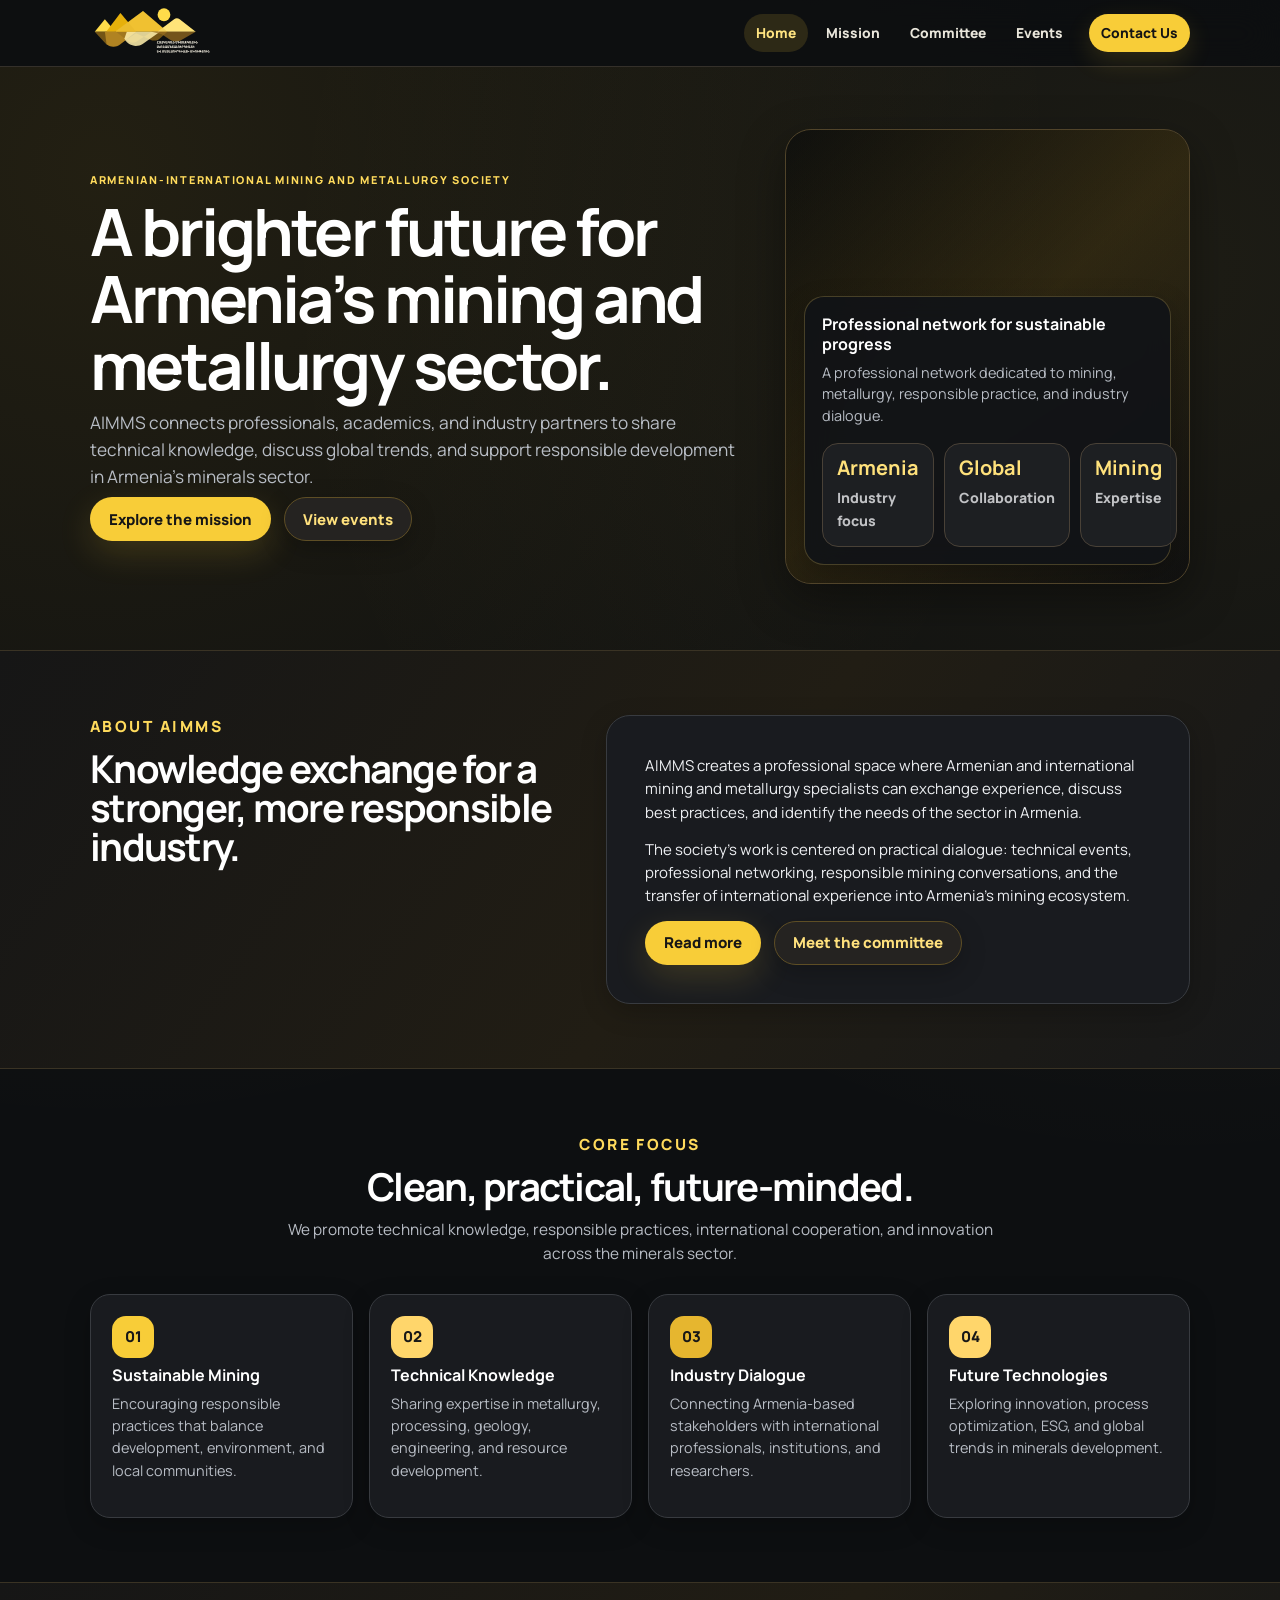
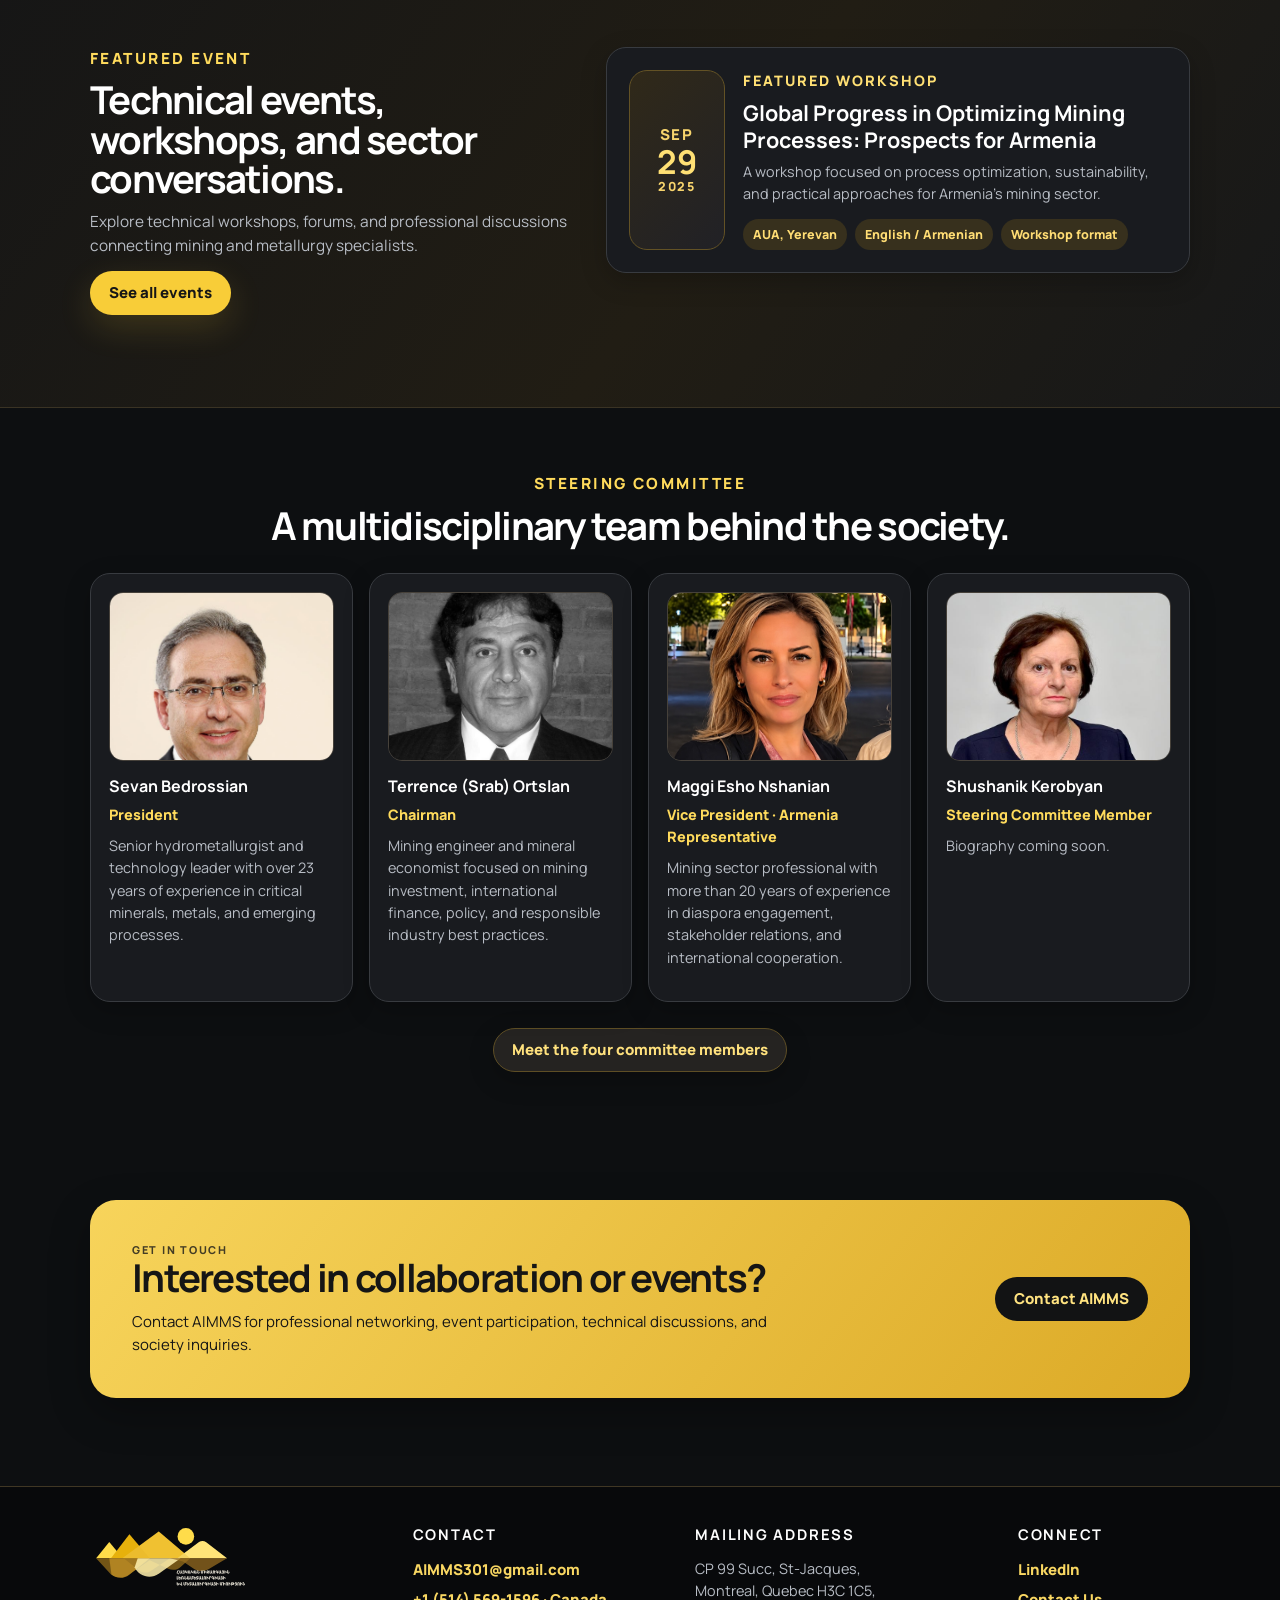
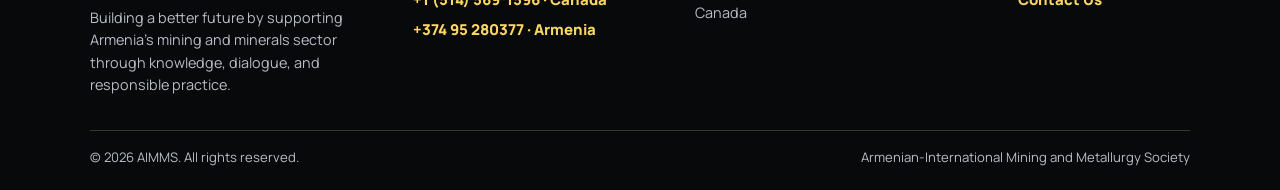
==== commit f2e960b2: "Add files via upload" ====
--- a/index.html
+++ b/index.html
@@ -9,9 +9,9 @@
 <link href="https://fonts.googleapis.com" rel="preconnect"/>
 <link crossorigin="" href="https://fonts.gstatic.com" rel="preconnect"/>
 <link href="https://fonts.googleapis.com/css2?family=Inter:wght@400;500;600;700;800;900&amp;family=Manrope:wght@500;600;700;800;900&amp;family=Noto+Sans+Armenian:wght@700;800;900&amp;display=swap" rel="stylesheet"/>
-<link href="css/styles.css" rel="stylesheet">
-<link href="assets/aimms-icon-yellow.svg" rel="icon" type="image/svg+xml">
-</link></link></head>
+<link href="css/styles.css" rel="stylesheet"/>
+<link href="assets/aimms-icon-yellow.svg" rel="icon" type="image/svg+xml"/>
+</head>
 <body data-page="home">
 <header class="site-header">
 <nav aria-label="Primary navigation" class="nav container">
@@ -105,7 +105,7 @@
 <p class="eyebrow">Steering Committee</p>
 <h2 id="committee-preview-title">A multidisciplinary team behind the society.</h2>
 </div>
-<div class="member-grid committee-preview-grid"><article class="member-card reveal"><div class="member-photo member-photo-image"><img alt="Portrait of Terrence (Srab) Ortslan" decoding="async" loading="lazy" src="assets/terrence-ortslan.jpg"/></div><h3>Terrence (Srab) Ortslan</h3><p class="member-role">Chairman</p><p>Mining engineer and mineral economist focused on mining investment, international finance, policy, and responsible industry best practices.</p></article><article class="member-card reveal"><div class="member-photo member-photo-image"><img alt="Portrait of Sevan Bedrossian" decoding="async" loading="lazy" src="assets/sevan-bedrossian.jpg"/></div><h3>Sevan Bedrossian</h3><p class="member-role">President</p><p>Senior hydrometallurgist and technology leader with over 23 years of experience in critical minerals, metals, and emerging processes.</p></article><article class="member-card reveal"><div class="member-photo member-photo-image"><img alt="Portrait of Maggi Esho Nshanian" decoding="async" loading="lazy" src="assets/maggi-esho-nshanian.jpg"/></div><h3>Maggi Esho Nshanian</h3><p class="member-role">Vice President · Armenia Representative</p><p>Mining sector professional with more than 20 years of experience in diaspora engagement, stakeholder relations, and international cooperation.</p></article><article class="member-card reveal"><div class="member-photo member-photo-image"><img alt="Portrait of Anna Saghabalyan" decoding="async" loading="lazy" src="assets/anna-saghabalyan.jpg"/></div><h3>Anna Saghabalyan</h3><p class="member-role">Steering Committee Member</p><p>Communications and ESG advisor with 20 years of experience in public relations, stakeholder management, and corporate communications.</p></article></div>
+<div class="member-grid committee-preview-grid"><article class="member-card reveal"><div class="member-photo member-photo-image"><img alt="Portrait of Sevan Bedrossian" decoding="async" loading="lazy" src="assets/sevan-bedrossian.jpg"/></div><h3>Sevan Bedrossian</h3><p class="member-role">President</p><p>Senior hydrometallurgist and technology leader with over 23 years of experience in critical minerals, metals, and emerging processes.</p></article><article class="member-card reveal"><div class="member-photo member-photo-image"><img alt="Portrait of Terrence (Srab) Ortslan" decoding="async" loading="lazy" src="assets/terrence-ortslan.jpg"/></div><h3>Terrence (Srab) Ortslan</h3><p class="member-role">Chairman</p><p>Mining engineer and mineral economist focused on mining investment, international finance, policy, and responsible industry best practices.</p></article><article class="member-card reveal"><div class="member-photo member-photo-image"><img alt="Portrait of Maggi Esho Nshanian" decoding="async" loading="lazy" src="assets/maggi-esho-nshanian.jpg"/></div><h3>Maggi Esho Nshanian</h3><p class="member-role">Vice President · Armenia Representative</p><p>Mining sector professional with more than 20 years of experience in diaspora engagement, stakeholder relations, and international cooperation.</p></article><article class="member-card reveal"><div class="member-photo member-photo-image"><img alt="Portrait of Shushanik Kerobyan" decoding="async" loading="lazy" src="assets/shushanik-kerobyan.jpg"/></div><h3>Shushanik Kerobyan</h3><p class="member-role">Steering Committee Member</p><p>Biography coming soon.</p></article></div>
 <div class="inline-actions" style="justify-content:center;margin-top:26px;"><a class="btn btn-secondary" href="steering-committee.html">Meet the four committee members</a></div>
 </div>
 </section>
--- a/css/styles.css
+++ b/css/styles.css
@@ -969,4 +969,4 @@
 }
 /* Portrait cropping consistent with the original 4:3 cards. */
 .member-photo img[src$="sevan-bedrossian.jpg"] { object-position: center 13%; }
-.member-photo img[src$="anna-saghabalyan.jpg"] { object-position: center 38%; }
+.member-photo img[src$="shushanik-kerobyan.jpg"] { object-position: center 38%; }
